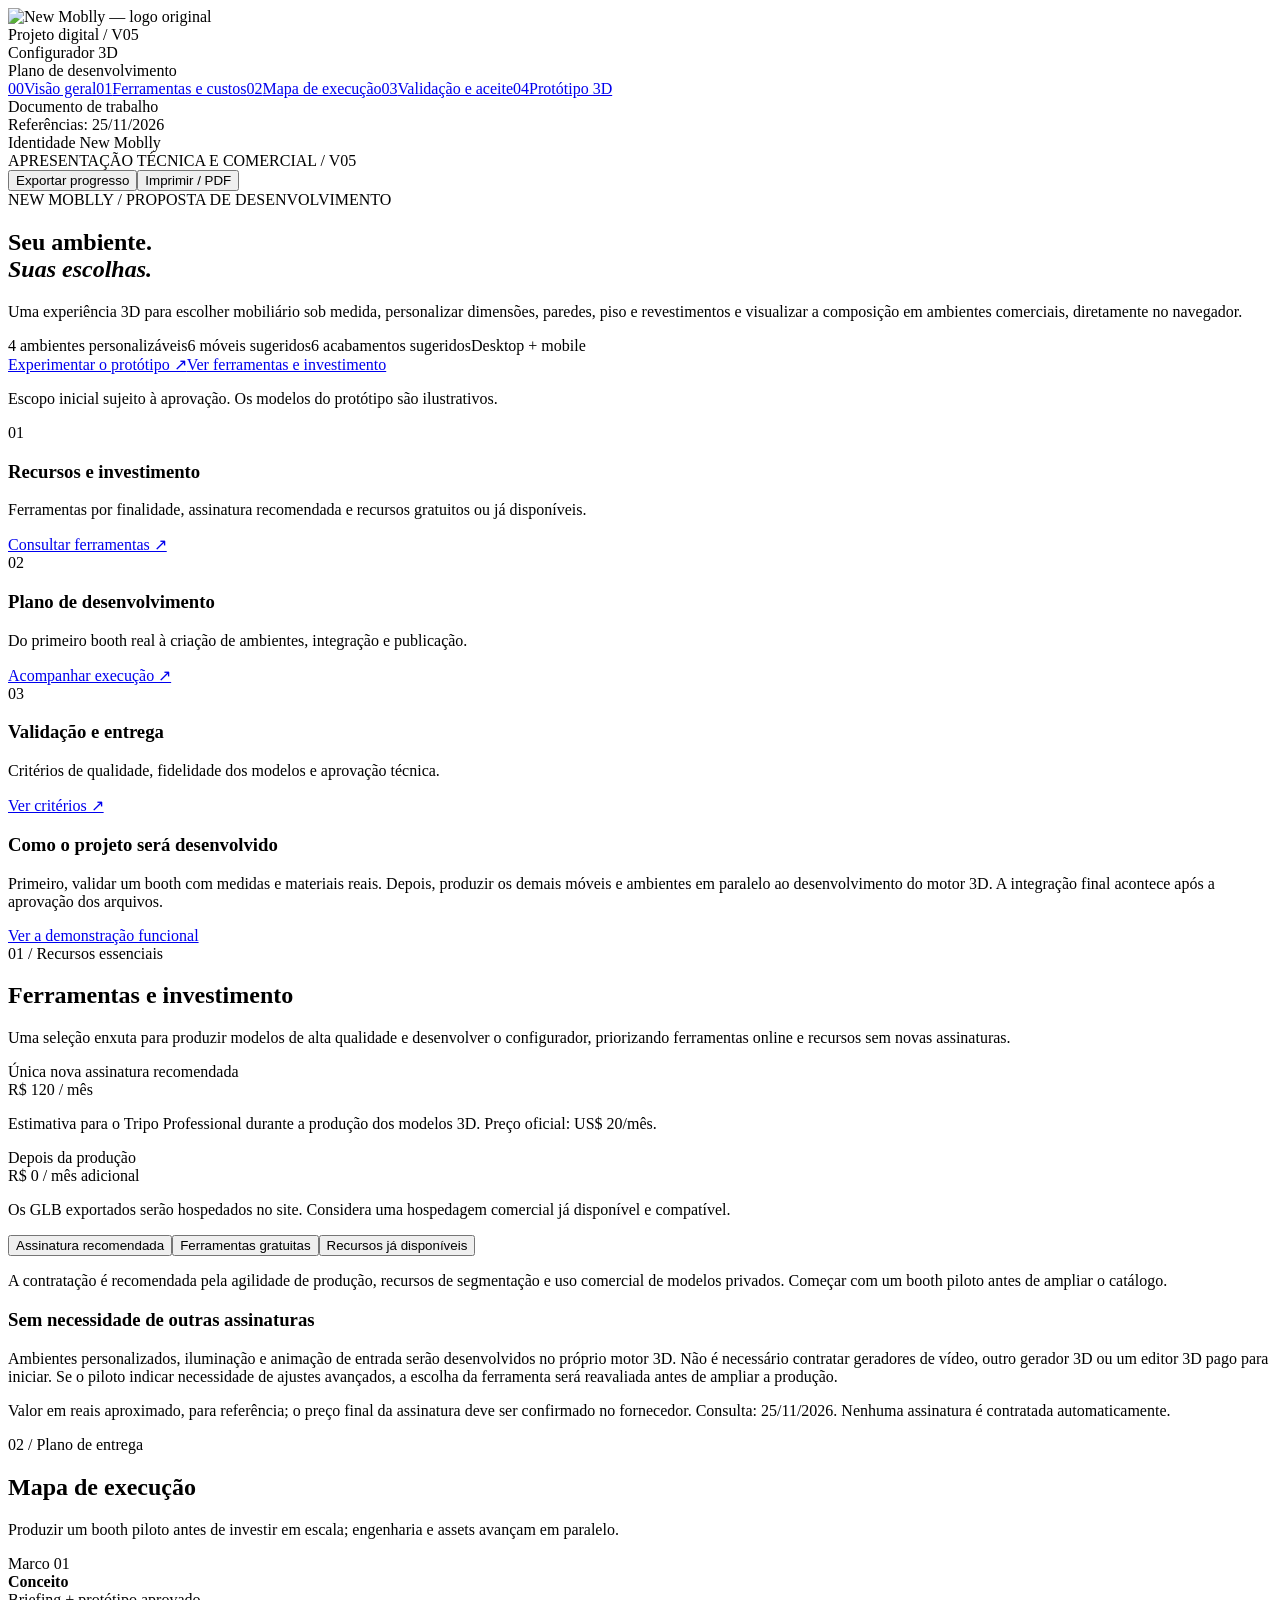
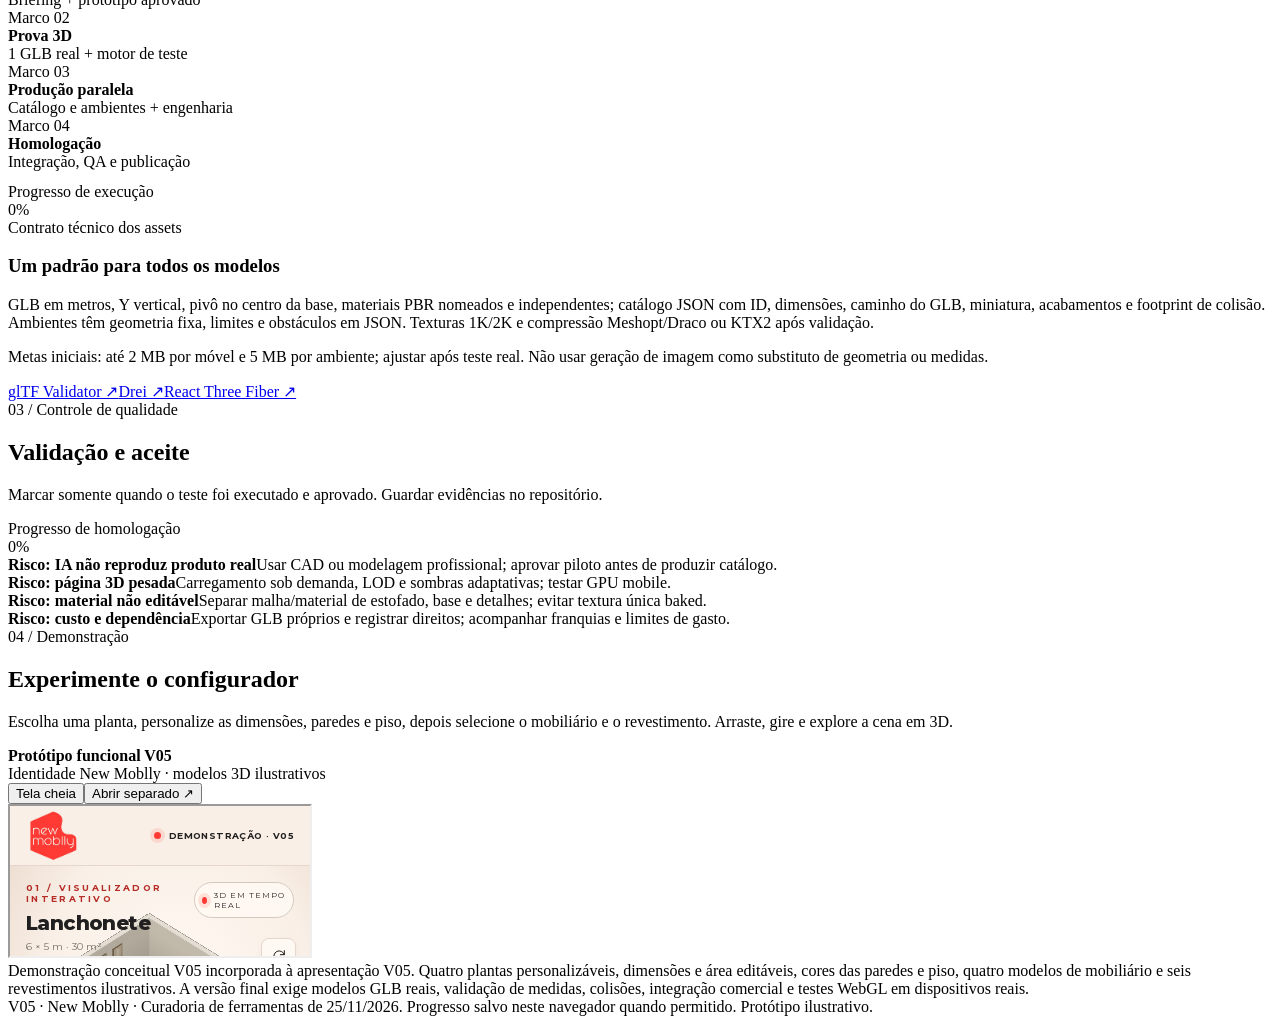
==== index.html @ a207ac55 "Adicionar apresentação e playbook V05" ====
<!DOCTYPE html>

<html lang="pt-BR"><head><meta charset="utf-8"/><meta content="width=device-width,initial-scale=1" name="viewport"/><title>New Moblly | Proposta de configurador 3D</title><link href="assets/style.css" rel="stylesheet"/></head><body><div class="shell"><aside class="side"><div><div class="brand"><img alt="New Moblly — logo original" src="assets/logo.jpg"/></div><div class="eyebrow">Projeto digital / V05</div><div class="side-title">Configurador 3D</div><div class="small side-sub">Plano de desenvolvimento</div></div><nav><a href="#inicio"><span>00</span>Visão geral</a><a href="#ferramentas"><span>01</span>Ferramentas e custos</a><a href="#execucao"><span>02</span>Mapa de execução</a><a href="#validacao"><span>03</span>Validação e aceite</a><a href="#prototipo"><span>04</span>Protótipo 3D</a></nav><div class="sidefoot">Documento de trabalho<br/>Referências: 25/11/2026<br/>Identidade New Moblly</div></aside><main class="main"><div class="top" id="top"><div class="small">APRESENTAÇÃO TÉCNICA E COMERCIAL / V05</div><div class="actions"><button class="btn light" id="export">Exportar progresso</button><button class="btn light" id="print">Imprimir / PDF</button></div></div><section class="view-panel overview" id="inicio"><div class="hero"><div class="hero-copy"><div class="eyebrow">NEW MOBLLY / PROPOSTA DE DESENVOLVIMENTO</div><h1>Seu ambiente.<br/><em>Suas escolhas.</em></h1><p>Uma experiência 3D para escolher mobiliário sob medida, personalizar dimensões, paredes, piso e revestimentos e visualizar a composição em ambientes comerciais, diretamente no navegador.</p><div class="chips"><span class="chip">4 ambientes personalizáveis</span><span class="chip">6 móveis sugeridos</span><span class="chip">6 acabamentos sugeridos</span><span class="chip">Desktop + mobile</span></div><div class="actions hero-actions"><a class="btn" href="#prototipo">Experimentar o protótipo ↗</a><a class="btn light" href="#ferramentas">Ver ferramentas e investimento</a></div><p class="small">Escopo inicial sujeito à aprovação. Os modelos do protótipo são ilustrativos.</p></div></div><div class="overview-grid"><article class="card overview-card"><span class="step-icon">01</span><h3>Recursos e investimento</h3><p>Ferramentas por finalidade, assinatura recomendada e recursos gratuitos ou já disponíveis.</p><a href="#ferramentas">Consultar ferramentas ↗</a></article><article class="card overview-card"><span class="step-icon">02</span><h3>Plano de desenvolvimento</h3><p>Do primeiro booth real à criação de ambientes, integração e publicação.</p><a href="#execucao">Acompanhar execução ↗</a></article><article class="card overview-card"><span class="step-icon">03</span><h3>Validação e entrega</h3><p>Critérios de qualidade, fidelidade dos modelos e aprovação técnica.</p><a href="#validacao">Ver critérios ↗</a></article></div><div class="card overview-note"><h3>Como o projeto será desenvolvido</h3><p>Primeiro, validar um booth com medidas e materiais reais. Depois, produzir os demais móveis e ambientes em paralelo ao desenvolvimento do motor 3D. A integração final acontece após a aprovação dos arquivos.</p><a href="#prototipo">Ver a demonstração funcional</a></div></section>
<section class="section view-panel" id="ferramentas"><div class="section-head"><div><div class="eyebrow">01 / Recursos essenciais</div><h2>Ferramentas e investimento</h2><p>Uma seleção enxuta para produzir modelos de alta qualidade e desenvolver o configurador, priorizando ferramentas online e recursos sem novas assinaturas.</p></div></div>
<div class="cost-summary"><article class="card primary-cost"><div class="eyebrow">Única nova assinatura recomendada</div><div class="stat">R$ 120 <span>/ mês</span></div><p>Estimativa para o Tripo Professional durante a produção dos modelos 3D. Preço oficial: US$ 20/mês.</p></article><article class="card"><div class="eyebrow">Depois da produção</div><div class="stat">R$ 0 <span>/ mês adicional</span></div><p>Os GLB exportados serão hospedados no site. Considera uma hospedagem comercial já disponível e compatível.</p></article></div>
<div aria-label="Tipo de ferramenta" class="tool-tabs" role="group"><button aria-pressed="true" class="tool-tab active" data-tool-tab="paid" type="button">Assinatura recomendada <span id="paidCount"></span></button><button aria-pressed="false" class="tool-tab" data-tool-tab="free" type="button">Ferramentas gratuitas <span id="freeCount"></span></button><button aria-pressed="false" class="tool-tab" data-tool-tab="existing" type="button">Recursos já disponíveis <span id="existingCount"></span></button></div>
<div class="tool-panel" id="paidTools"><p class="tool-intro">A contratação é recomendada pela agilidade de produção, recursos de segmentação e uso comercial de modelos privados. Começar com um booth piloto antes de ampliar o catálogo.</p></div>
<div class="tool-panel" hidden="" id="freeTools"><p class="tool-intro">Ferramentas suficientes para as demais etapas, sem contratar licenças adicionais. Os planos gratuitos têm limites de uso.</p></div>
<div class="tool-panel" hidden="" id="existingTools"><p class="tool-intro">Aproveitar as assinaturas e a infraestrutura disponíveis, desde que os limites e a licença comercial sejam adequados ao projeto.</p></div>
<div class="card video-note"><h3>Sem necessidade de outras assinaturas</h3><p>Ambientes personalizados, iluminação e animação de entrada serão desenvolvidos no próprio motor 3D. Não é necessário contratar geradores de vídeo, outro gerador 3D ou um editor 3D pago para iniciar. Se o piloto indicar necessidade de ajustes avançados, a escolha da ferramenta será reavaliada antes de ampliar a produção.</p></div>
<p class="footnotes">Valor em reais aproximado, para referência; o preço final da assinatura deve ser confirmado no fornecedor. Consulta: 25/11/2026. Nenhuma assinatura é contratada automaticamente.</p></section>
<section class="section view-panel" id="execucao"><div class="section-head"><div><div class="eyebrow">02 / Plano de entrega</div><h2>Mapa de execução</h2><p>Produzir um booth piloto antes de investir em escala; engenharia e assets avançam em paralelo.</p></div></div><div class="flow"><div class="card"><div class="eyebrow">Marco 01</div><b>Conceito</b><div class="small muted">Briefing + protótipo aprovado</div></div><div class="card"><div class="eyebrow">Marco 02</div><b>Prova 3D</b><div class="small muted">1 GLB real + motor de teste</div></div><div class="card"><div class="eyebrow">Marco 03</div><b>Produção paralela</b><div class="small muted">Catálogo e ambientes + engenharia</div></div><div class="card"><div class="eyebrow">Marco 04</div><b>Homologação</b><div class="small muted">Integração, QA e publicação</div></div></div><div class="card" style="margin-top:12px"><div class="progressline"><div><div class="label">Progresso de execução</div><div class="stat" id="execPct">0%</div></div><div class="muted" id="execCount"></div></div><div class="progress"><div id="execBar"></div></div></div><div id="phases"></div><div class="card"><div class="eyebrow">Contrato técnico dos assets</div><h3>Um padrão para todos os modelos</h3><p>GLB em metros, Y vertical, pivô no centro da base, materiais PBR nomeados e independentes; catálogo JSON com ID, dimensões, caminho do GLB, miniatura, acabamentos e footprint de colisão. Ambientes têm geometria fixa, limites e obstáculos em JSON. Texturas 1K/2K e compressão Meshopt/Draco ou KTX2 após validação.</p><p class="small muted">Metas iniciais: até 2 MB por móvel e 5 MB por ambiente; ajustar após teste real. Não usar geração de imagem como substituto de geometria ou medidas.</p><div class="chips"><a href="https://github.khronos.org/glTF-Validator/" rel="noopener" target="_blank">glTF Validator ↗</a><a href="https://github.com/pmndrs/drei" rel="noopener" target="_blank">Drei ↗</a><a href="https://github.com/pmndrs/react-three-fiber" rel="noopener" target="_blank">React Three Fiber ↗</a></div></div></section>
<section class="section view-panel" id="validacao"><div class="section-head"><div><div class="eyebrow">03 / Controle de qualidade</div><h2>Validação e aceite</h2><p>Marcar somente quando o teste foi executado e aprovado. Guardar evidências no repositório.</p></div></div><div class="card"><div class="progressline"><div><div class="label">Progresso de homologação</div><div class="stat" id="qaPct">0%</div></div><div class="muted" id="qaCount"></div></div><div class="progress"><div id="qaBar"></div></div></div><div id="qa"></div><div class="risk"><div class="card"><b>Risco: IA não reproduz produto real</b><span class="muted">Usar CAD ou modelagem profissional; aprovar piloto antes de produzir catálogo.</span></div><div class="card"><b>Risco: página 3D pesada</b><span class="muted">Carregamento sob demanda, LOD e sombras adaptativas; testar GPU mobile.</span></div><div class="card"><b>Risco: material não editável</b><span class="muted">Separar malha/material de estofado, base e detalhes; evitar textura única baked.</span></div><div class="card"><b>Risco: custo e dependência</b><span class="muted">Exportar GLB próprios e registrar direitos; acompanhar franquias e limites de gasto.</span></div></div></section>
<section class="section view-panel" id="prototipo"><div class="section-head"><div><div class="eyebrow">04 / Demonstração</div><h2>Experimente o configurador</h2><p>Escolha uma planta, personalize as dimensões, paredes e piso, depois selecione o mobiliário e o revestimento. Arraste, gire e explore a cena em 3D.</p></div></div><div class="demo-wrap"><div class="demo-toolbar"><div><b>Protótipo funcional V05</b><div class="small muted">Identidade New Moblly · modelos 3D ilustrativos</div></div><div class="actions"><button class="btn light" id="full">Tela cheia</button><button class="btn" id="openDemo">Abrir separado ↗</button></div></div><iframe allowfullscreen="" id="demo" loading="lazy" src="configurador.html" title="Configurador New Moblly 3D interativo V05"></iframe></div><div class="note">Demonstração conceitual V05 incorporada à apresentação V05. Quatro plantas personalizáveis, dimensões e área editáveis, cores das paredes e piso, quatro modelos de mobiliário e seis revestimentos ilustrativos. A versão final exige modelos GLB reais, validação de medidas, colisões, integração comercial e testes WebGL em dispositivos reais.</div></section><footer class="footer">V05 · New Moblly · Curadoria de ferramentas de 25/11/2026. Progresso salvo neste navegador quando permitido. Protótipo ilustrativo.</footer></main></div><script src="assets/app.js"></script></body></html>
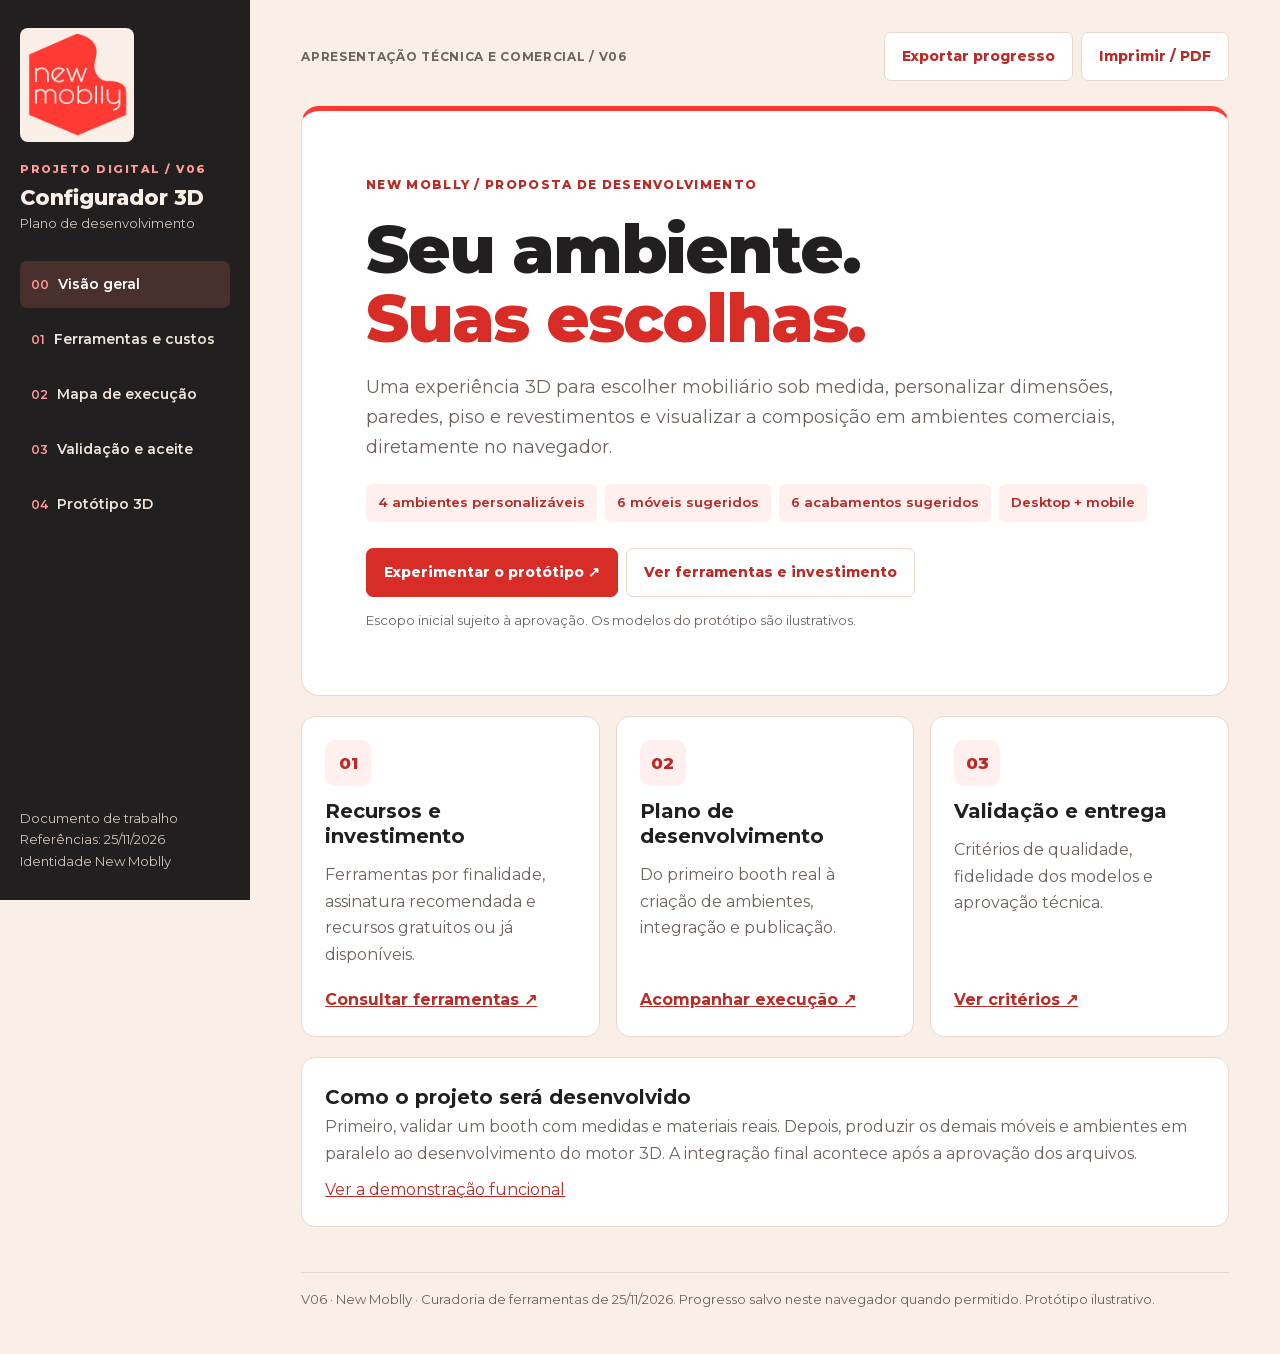
==== commit ad357830: "Atualizar identificação da apresentação para V06" ====
--- a/index.html
+++ b/index.html
@@ -1,6 +1,6 @@
 <!DOCTYPE html>
 
-<html lang="pt-BR"><head><meta charset="utf-8"/><meta content="width=device-width,initial-scale=1" name="viewport"/><title>New Moblly | Proposta de configurador 3D</title><link href="assets/style.css" rel="stylesheet"/></head><body><div class="shell"><aside class="side"><div><div class="brand"><img alt="New Moblly — logo original" src="assets/logo.jpg"/></div><div class="eyebrow">Projeto digital / V05</div><div class="side-title">Configurador 3D</div><div class="small side-sub">Plano de desenvolvimento</div></div><nav><a href="#inicio"><span>00</span>Visão geral</a><a href="#ferramentas"><span>01</span>Ferramentas e custos</a><a href="#execucao"><span>02</span>Mapa de execução</a><a href="#validacao"><span>03</span>Validação e aceite</a><a href="#prototipo"><span>04</span>Protótipo 3D</a></nav><div class="sidefoot">Documento de trabalho<br/>Referências: 25/11/2026<br/>Identidade New Moblly</div></aside><main class="main"><div class="top" id="top"><div class="small">APRESENTAÇÃO TÉCNICA E COMERCIAL / V05</div><div class="actions"><button class="btn light" id="export">Exportar progresso</button><button class="btn light" id="print">Imprimir / PDF</button></div></div><section class="view-panel overview" id="inicio"><div class="hero"><div class="hero-copy"><div class="eyebrow">NEW MOBLLY / PROPOSTA DE DESENVOLVIMENTO</div><h1>Seu ambiente.<br/><em>Suas escolhas.</em></h1><p>Uma experiência 3D para escolher mobiliário sob medida, personalizar dimensões, paredes, piso e revestimentos e visualizar a composição em ambientes comerciais, diretamente no navegador.</p><div class="chips"><span class="chip">4 ambientes personalizáveis</span><span class="chip">6 móveis sugeridos</span><span class="chip">6 acabamentos sugeridos</span><span class="chip">Desktop + mobile</span></div><div class="actions hero-actions"><a class="btn" href="#prototipo">Experimentar o protótipo ↗</a><a class="btn light" href="#ferramentas">Ver ferramentas e investimento</a></div><p class="small">Escopo inicial sujeito à aprovação. Os modelos do protótipo são ilustrativos.</p></div></div><div class="overview-grid"><article class="card overview-card"><span class="step-icon">01</span><h3>Recursos e investimento</h3><p>Ferramentas por finalidade, assinatura recomendada e recursos gratuitos ou já disponíveis.</p><a href="#ferramentas">Consultar ferramentas ↗</a></article><article class="card overview-card"><span class="step-icon">02</span><h3>Plano de desenvolvimento</h3><p>Do primeiro booth real à criação de ambientes, integração e publicação.</p><a href="#execucao">Acompanhar execução ↗</a></article><article class="card overview-card"><span class="step-icon">03</span><h3>Validação e entrega</h3><p>Critérios de qualidade, fidelidade dos modelos e aprovação técnica.</p><a href="#validacao">Ver critérios ↗</a></article></div><div class="card overview-note"><h3>Como o projeto será desenvolvido</h3><p>Primeiro, validar um booth com medidas e materiais reais. Depois, produzir os demais móveis e ambientes em paralelo ao desenvolvimento do motor 3D. A integração final acontece após a aprovação dos arquivos.</p><a href="#prototipo">Ver a demonstração funcional</a></div></section>
+<html lang="pt-BR"><head><meta charset="utf-8"/><meta content="width=device-width,initial-scale=1" name="viewport"/><title>New Moblly | Proposta de configurador 3D</title><link href="assets/style.css" rel="stylesheet"/></head><body><div class="shell"><aside class="side"><div><div class="brand"><img alt="New Moblly — logo original" src="assets/logo.jpg"/></div><div class="eyebrow">Projeto digital / V06</div><div class="side-title">Configurador 3D</div><div class="small side-sub">Plano de desenvolvimento</div></div><nav><a href="#inicio"><span>00</span>Visão geral</a><a href="#ferramentas"><span>01</span>Ferramentas e custos</a><a href="#execucao"><span>02</span>Mapa de execução</a><a href="#validacao"><span>03</span>Validação e aceite</a><a href="#prototipo"><span>04</span>Protótipo 3D</a></nav><div class="sidefoot">Documento de trabalho<br/>Referências: 25/11/2026<br/>Identidade New Moblly</div></aside><main class="main"><div class="top" id="top"><div class="small">APRESENTAÇÃO TÉCNICA E COMERCIAL / V06</div><div class="actions"><button class="btn light" id="export">Exportar progresso</button><button class="btn light" id="print">Imprimir / PDF</button></div></div><section class="view-panel overview" id="inicio"><div class="hero"><div class="hero-copy"><div class="eyebrow">NEW MOBLLY / PROPOSTA DE DESENVOLVIMENTO</div><h1>Seu ambiente.<br/><em>Suas escolhas.</em></h1><p>Uma experiência 3D para escolher mobiliário sob medida, personalizar dimensões, paredes, piso e revestimentos e visualizar a composição em ambientes comerciais, diretamente no navegador.</p><div class="chips"><span class="chip">4 ambientes personalizáveis</span><span class="chip">6 móveis sugeridos</span><span class="chip">6 acabamentos sugeridos</span><span class="chip">Desktop + mobile</span></div><div class="actions hero-actions"><a class="btn" href="#prototipo">Experimentar o protótipo ↗</a><a class="btn light" href="#ferramentas">Ver ferramentas e investimento</a></div><p class="small">Escopo inicial sujeito à aprovação. Os modelos do protótipo são ilustrativos.</p></div></div><div class="overview-grid"><article class="card overview-card"><span class="step-icon">01</span><h3>Recursos e investimento</h3><p>Ferramentas por finalidade, assinatura recomendada e recursos gratuitos ou já disponíveis.</p><a href="#ferramentas">Consultar ferramentas ↗</a></article><article class="card overview-card"><span class="step-icon">02</span><h3>Plano de desenvolvimento</h3><p>Do primeiro booth real à criação de ambientes, integração e publicação.</p><a href="#execucao">Acompanhar execução ↗</a></article><article class="card overview-card"><span class="step-icon">03</span><h3>Validação e entrega</h3><p>Critérios de qualidade, fidelidade dos modelos e aprovação técnica.</p><a href="#validacao">Ver critérios ↗</a></article></div><div class="card overview-note"><h3>Como o projeto será desenvolvido</h3><p>Primeiro, validar um booth com medidas e materiais reais. Depois, produzir os demais móveis e ambientes em paralelo ao desenvolvimento do motor 3D. A integração final acontece após a aprovação dos arquivos.</p><a href="#prototipo">Ver a demonstração funcional</a></div></section>
 <section class="section view-panel" id="ferramentas"><div class="section-head"><div><div class="eyebrow">01 / Recursos essenciais</div><h2>Ferramentas e investimento</h2><p>Uma seleção enxuta para produzir modelos de alta qualidade e desenvolver o configurador, priorizando ferramentas online e recursos sem novas assinaturas.</p></div></div>
 <div class="cost-summary"><article class="card primary-cost"><div class="eyebrow">Única nova assinatura recomendada</div><div class="stat">R$ 120 <span>/ mês</span></div><p>Estimativa para o Tripo Professional durante a produção dos modelos 3D. Preço oficial: US$ 20/mês.</p></article><article class="card"><div class="eyebrow">Depois da produção</div><div class="stat">R$ 0 <span>/ mês adicional</span></div><p>Os GLB exportados serão hospedados no site. Considera uma hospedagem comercial já disponível e compatível.</p></article></div>
 <div aria-label="Tipo de ferramenta" class="tool-tabs" role="group"><button aria-pressed="true" class="tool-tab active" data-tool-tab="paid" type="button">Assinatura recomendada <span id="paidCount"></span></button><button aria-pressed="false" class="tool-tab" data-tool-tab="free" type="button">Ferramentas gratuitas <span id="freeCount"></span></button><button aria-pressed="false" class="tool-tab" data-tool-tab="existing" type="button">Recursos já disponíveis <span id="existingCount"></span></button></div>
@@ -11,4 +11,4 @@
 <p class="footnotes">Valor em reais aproximado, para referência; o preço final da assinatura deve ser confirmado no fornecedor. Consulta: 25/11/2026. Nenhuma assinatura é contratada automaticamente.</p></section>
 <section class="section view-panel" id="execucao"><div class="section-head"><div><div class="eyebrow">02 / Plano de entrega</div><h2>Mapa de execução</h2><p>Produzir um booth piloto antes de investir em escala; engenharia e assets avançam em paralelo.</p></div></div><div class="flow"><div class="card"><div class="eyebrow">Marco 01</div><b>Conceito</b><div class="small muted">Briefing + protótipo aprovado</div></div><div class="card"><div class="eyebrow">Marco 02</div><b>Prova 3D</b><div class="small muted">1 GLB real + motor de teste</div></div><div class="card"><div class="eyebrow">Marco 03</div><b>Produção paralela</b><div class="small muted">Catálogo e ambientes + engenharia</div></div><div class="card"><div class="eyebrow">Marco 04</div><b>Homologação</b><div class="small muted">Integração, QA e publicação</div></div></div><div class="card" style="margin-top:12px"><div class="progressline"><div><div class="label">Progresso de execução</div><div class="stat" id="execPct">0%</div></div><div class="muted" id="execCount"></div></div><div class="progress"><div id="execBar"></div></div></div><div id="phases"></div><div class="card"><div class="eyebrow">Contrato técnico dos assets</div><h3>Um padrão para todos os modelos</h3><p>GLB em metros, Y vertical, pivô no centro da base, materiais PBR nomeados e independentes; catálogo JSON com ID, dimensões, caminho do GLB, miniatura, acabamentos e footprint de colisão. Ambientes têm geometria fixa, limites e obstáculos em JSON. Texturas 1K/2K e compressão Meshopt/Draco ou KTX2 após validação.</p><p class="small muted">Metas iniciais: até 2 MB por móvel e 5 MB por ambiente; ajustar após teste real. Não usar geração de imagem como substituto de geometria ou medidas.</p><div class="chips"><a href="https://github.khronos.org/glTF-Validator/" rel="noopener" target="_blank">glTF Validator ↗</a><a href="https://github.com/pmndrs/drei" rel="noopener" target="_blank">Drei ↗</a><a href="https://github.com/pmndrs/react-three-fiber" rel="noopener" target="_blank">React Three Fiber ↗</a></div></div></section>
 <section class="section view-panel" id="validacao"><div class="section-head"><div><div class="eyebrow">03 / Controle de qualidade</div><h2>Validação e aceite</h2><p>Marcar somente quando o teste foi executado e aprovado. Guardar evidências no repositório.</p></div></div><div class="card"><div class="progressline"><div><div class="label">Progresso de homologação</div><div class="stat" id="qaPct">0%</div></div><div class="muted" id="qaCount"></div></div><div class="progress"><div id="qaBar"></div></div></div><div id="qa"></div><div class="risk"><div class="card"><b>Risco: IA não reproduz produto real</b><span class="muted">Usar CAD ou modelagem profissional; aprovar piloto antes de produzir catálogo.</span></div><div class="card"><b>Risco: página 3D pesada</b><span class="muted">Carregamento sob demanda, LOD e sombras adaptativas; testar GPU mobile.</span></div><div class="card"><b>Risco: material não editável</b><span class="muted">Separar malha/material de estofado, base e detalhes; evitar textura única baked.</span></div><div class="card"><b>Risco: custo e dependência</b><span class="muted">Exportar GLB próprios e registrar direitos; acompanhar franquias e limites de gasto.</span></div></div></section>
-<section class="section view-panel" id="prototipo"><div class="section-head"><div><div class="eyebrow">04 / Demonstração</div><h2>Experimente o configurador</h2><p>Escolha uma planta, personalize as dimensões, paredes e piso, depois selecione o mobiliário e o revestimento. Arraste, gire e explore a cena em 3D.</p></div></div><div class="demo-wrap"><div class="demo-toolbar"><div><b>Protótipo funcional V05</b><div class="small muted">Identidade New Moblly · modelos 3D ilustrativos</div></div><div class="actions"><button class="btn light" id="full">Tela cheia</button><button class="btn" id="openDemo">Abrir separado ↗</button></div></div><iframe allowfullscreen="" id="demo" loading="lazy" src="configurador.html" title="Configurador New Moblly 3D interativo V05"></iframe></div><div class="note">Demonstração conceitual V05 incorporada à apresentação V05. Quatro plantas personalizáveis, dimensões e área editáveis, cores das paredes e piso, quatro modelos de mobiliário e seis revestimentos ilustrativos. A versão final exige modelos GLB reais, validação de medidas, colisões, integração comercial e testes WebGL em dispositivos reais.</div></section><footer class="footer">V05 · New Moblly · Curadoria de ferramentas de 25/11/2026. Progresso salvo neste navegador quando permitido. Protótipo ilustrativo.</footer></main></div><script src="assets/app.js"></script></body></html>+<section class="section view-panel" id="prototipo"><div class="section-head"><div><div class="eyebrow">04 / Demonstração</div><h2>Experimente o configurador</h2><p>Escolha uma planta, personalize as dimensões, paredes e piso, depois selecione o mobiliário e o revestimento. Arraste, gire e explore a cena em 3D.</p></div></div><div class="demo-wrap"><div class="demo-toolbar"><div><b>Protótipo funcional V06</b><div class="small muted">Identidade New Moblly · modelos 3D ilustrativos</div></div><div class="actions"><button class="btn light" id="full">Tela cheia</button><button class="btn" id="openDemo">Abrir separado ↗</button></div></div><iframe allowfullscreen="" id="demo" loading="lazy" src="configurador.html?v=06" title="Configurador New Moblly 3D interativo V06"></iframe></div><div class="note">Demonstração conceitual V06 incorporada à apresentação V06. Quatro plantas personalizáveis, dimensões e área editáveis, cores das paredes e piso, quatro modelos de mobiliário e seis revestimentos ilustrativos. A versão final exige modelos GLB reais, validação de medidas, colisões, integração comercial e testes WebGL em dispositivos reais.</div></section><footer class="footer">V06 · New Moblly · Curadoria de ferramentas de 25/11/2026. Progresso salvo neste navegador quando permitido. Protótipo ilustrativo.</footer></main></div><script src="assets/app.js"></script></body></html>
--- a/assets/style.css
+++ b/assets/style.css
@@ -0,0 +1,13 @@
+
+:root{--bg:#f7f5f0;--paper:#fff;--ink:#252c27;--muted:#656b64;--line:#e4e3dc;--accent:#385746;--soft:#e7eee8;--gold:#a17d4d;--sidebar:#202e28}*{box-sizing:border-box}html{scroll-behavior:smooth;scroll-padding-top:30px}body{margin:0;background:var(--bg);color:var(--ink);font:14px/1.55 system-ui,-apple-system,Segoe UI,sans-serif}button,input,select{font:inherit}button,a,input,select,summary{outline-offset:4px}a{color:var(--accent)}button{cursor:pointer}button:focus-visible,a:focus-visible,input:focus-visible,summary:focus-visible{outline:2px solid var(--gold)}.shell{display:grid;grid-template-columns:250px minmax(0,1fr);min-height:100vh}.side{position:sticky;top:0;height:100vh;background:var(--sidebar);color:#e5ece5;padding:35px 22px;display:flex;flex-direction:column;gap:28px}.brand{font:32px Georgia,serif;letter-spacing:1px}.eyebrow{font-size:10px;letter-spacing:2px;text-transform:uppercase;font-weight:750;color:var(--gold)}.side .eyebrow{color:#a9b9a9}.side nav{display:grid;gap:5px}.side a{color:#c9d3ca;text-decoration:none;padding:12px;border-radius:7px;font-size:13px}.side a:hover,.side a.active{background:#35493e;color:#fff}.side a span{color:#a5b5a5;margin-right:9px;font-size:11px}.sidefoot{margin-top:auto;font-size:11px;color:#b1c1b2}.main{max-width:1460px;width:100%;margin:auto;padding:38px clamp(20px,4vw,64px) 60px}.top{display:flex;justify-content:space-between;align-items:center;gap:12px;margin-bottom:24px}.top .small{color:var(--muted)}.btn{display:inline-flex;align-items:center;justify-content:center;gap:8px;background:var(--accent);color:white;border:1px solid var(--accent);padding:10px 16px;border-radius:6px;text-decoration:none;font-weight:650;font-size:13px}.btn.light{background:white;color:var(--accent);border:1px solid var(--line)}.hero{background:var(--paper);border:1px solid var(--line);border-radius:14px;overflow:hidden;display:grid;grid-template-columns:1.03fr 1fr;min-height:345px}.hero-copy{padding:38px 32px}.hero h1{font:clamp(36px,4.5vw,63px)/1.04 Georgia,serif;letter-spacing:-1.7px;margin:16px 0 20px}.hero p{color:var(--muted);max-width:530px}.hero-image{background:#e5e0d7;display:flex;align-items:center;overflow:hidden}.hero-image img{width:100%;height:100%;object-fit:cover;object-position:65% center}.chips{display:flex;gap:8px;flex-wrap:wrap;margin-top:22px}.chip{font-size:11px;font-weight:650;padding:5px 9px;border-radius:4px;background:var(--soft);color:var(--accent)}.section{margin-top:58px}.section-head{display:flex;align-items:flex-end;justify-content:space-between;gap:16px;margin-bottom:18px}.section h2{font:36px/1.1 Georgia,serif;margin:5px 0 8px;letter-spacing:-.7px}.section-head p,.muted{color:var(--muted);margin:0}.grid{display:grid;grid-template-columns:repeat(3,minmax(0,1fr));gap:12px}.card{border:1px solid var(--line);border-radius:10px;background:var(--paper);padding:20px}.stat{font-size:28px;font-weight:700;letter-spacing:-1px;line-height:1.3}.label{font-size:11px;font-weight:700;color:var(--muted);text-transform:uppercase;letter-spacing:.7px}.small{font-size:12px}.note{background:#eeece4;border-left:3px solid var(--gold);padding:13px 16px;border-radius:4px;color:#5e5444;font-size:12px;margin:14px 0}.controls{display:grid;grid-template-columns:repeat(4,minmax(0,1fr));gap:12px}.controls label{display:grid;gap:5px;font-size:12px;color:var(--muted)}input[type=number]{width:100%;min-width:0;border:1px solid var(--line);border-radius:5px;padding:8px 9px;background:white;color:var(--ink)}input[type=checkbox]{accent-color:var(--accent);width:17px;height:17px;flex:none}.tablewrap{overflow-x:auto;border:1px solid var(--line);border-radius:9px;background:white}table{width:100%;border-collapse:collapse;min-width:780px}th{text-align:left;color:var(--muted);font-size:10px;letter-spacing:.8px;text-transform:uppercase;background:#f0f1eb;padding:12px}td{border-top:1px solid var(--line);padding:14px 12px;vertical-align:top;font-size:12px}td strong{font-size:14px}td a{font-size:11px}td input[type=number]{width:88px}td .chip{display:inline-block;margin-bottom:4px}.flow{display:grid;grid-template-columns:repeat(4,minmax(0,1fr));gap:10px}.flow .card{padding:16px}.flow b{display:block;font-size:16px;margin:8px 0 3px}.flow .eyebrow{color:var(--accent)}.progress{height:7px;background:#e3e6de;border-radius:30px;overflow:hidden;margin:12px 0 0}.progress div{height:100%;background:var(--accent);transition:width .25s}.progressline{display:flex;align-items:center;justify-content:space-between;gap:12px}.phase{margin:10px 0;background:white;border:1px solid var(--line);border-radius:9px;overflow:hidden}.phase summary{cursor:pointer;list-style:none;padding:18px 20px;display:flex;align-items:center;gap:14px}.phase summary::-webkit-details-marker{display:none}.number{background:var(--soft);color:var(--accent);width:39px;height:39px;display:grid;place-items:center;border-radius:7px;flex:none;font-weight:750}.phase-title{flex:1}.phase-title b{font-size:16px}.phase-title small{display:block;color:var(--muted)}.count{font-variant-numeric:tabular-nums;color:var(--accent);font-weight:700}.phase summary:after{content:'+';font-size:21px;color:var(--muted)}.phase[open] summary:after{content:'−'}.phase-body{padding:0 20px 20px 73px}.meta{display:grid;grid-template-columns:1fr 1fr;gap:10px;margin-bottom:14px}.meta>div{background:#f3f4ef;padding:12px;border-radius:5px;font-size:12px}.task{display:flex;align-items:flex-start;gap:10px;padding:9px 0;border-bottom:1px solid #efefe9;cursor:pointer}.task input{margin:3px 0 0}.task:has(input:checked) span{color:#778177;text-decoration:line-through}.gate{margin-top:14px;padding:12px 14px;border-left:2px solid var(--accent);background:var(--soft);font-size:12px}.demo-wrap{border:1px solid var(--line);background:white;border-radius:12px;overflow:hidden}.demo-toolbar{display:flex;justify-content:space-between;align-items:center;padding:14px 18px;gap:10px;flex-wrap:wrap;border-bottom:1px solid var(--line)}iframe{display:block;width:100%;height:780px;border:0;background:#f7f5f0}iframe:fullscreen{width:100%;height:100%}.footer{margin-top:45px;padding-top:16px;border-top:1px solid var(--line);color:var(--muted);font-size:12px}.actions{display:flex;gap:8px;flex-wrap:wrap}.risk{display:grid;grid-template-columns:repeat(2,minmax(0,1fr));gap:10px}.risk .card{padding:15px}.risk b{display:block;margin-bottom:4px}.footnotes{font-size:12px;color:var(--muted)}@media(max-width:1100px){.shell{grid-template-columns:200px minmax(0,1fr)}.side{padding:25px 12px}.main{padding:25px 22px}.hero{grid-template-columns:1fr}.hero-image{height:270px}.controls{grid-template-columns:repeat(2,1fr)}.flow{grid-template-columns:repeat(2,1fr)}}@media(max-width:760px){.shell{display:block}.side{position:static;height:auto;padding:18px;gap:8px}.brand{font-size:23px}.side nav{display:flex;overflow:auto;white-space:nowrap}.side a{padding:8px}.sidefoot{display:none}.main{padding:20px 14px 40px}.hero-copy{padding:24px}.hero-image{height:200px}.top{flex-wrap:wrap}.grid{grid-template-columns:1fr}.section{margin-top:40px}.section h2{font-size:29px}.section-head{align-items:flex-start;flex-direction:column}.phase-body{padding:0 14px 15px}.phase summary{padding:13px;gap:9px}.phase-title b{font-size:14px}.meta,.risk{grid-template-columns:1fr}iframe{height:1040px}.stat{font-size:24px}}@media print{.side,.top,.actions,.demo-toolbar,iframe,.btn{display:none!important}.shell{display:block}.main{padding:0;max-width:none}.section{margin-top:28px}.hero{min-height:0}.hero-image{height:180px}.card,.phase{break-inside:avoid}.tablewrap{overflow:visible}table{min-width:0}td,th{padding:5px;font-size:9px}.phase-body{padding:0 12px 12px}.hero h1{font-size:32px}body{background:white}.section h2{font-size:24px}.controls{grid-template-columns:repeat(4,1fr)}.flow{grid-template-columns:repeat(4,1fr)}}
+@font-face{font-family:Montserrat;src:url([data-uri]) format("woff2");font-weight:100 900;font-style:normal;font-display:swap;}
+:root{--bg:#f9efe6;--paper:#fff;--ink:#211f1f;--muted:#6d625c;--line:#e7d9d0;--accent:#b92b27;--soft:#fff0ef;--gold:#ff3a34;--sidebar:#211f1f}body{font-family:Montserrat,Arial,sans-serif;font-size:13px;line-height:1.65}.side{color:#f9efe6;gap:26px;padding:28px 22px}.brand{margin:0 0 18px;line-height:0}.brand img{width:114px;height:114px;border-radius:8px;object-fit:contain}.side .eyebrow{color:#ff9d98;letter-spacing:1.5px}.side-title{font-weight:800;font-size:19px;line-height:1.3;margin:6px 0 2px}.side-sub,.sidefoot{color:#d2c4bb}.side a{color:#f0e5dc;font-weight:600;font-size:12px}.side a span{color:#ff9d98}.side a:hover,.side a.active{background:#49302d;color:#fff}.eyebrow{color:#b92b27;font-weight:800;letter-spacing:1.4px}.hero{min-height:385px;border-radius:12px}.hero-copy{padding:36px 32px}.hero h1{font-family:Montserrat,Arial,sans-serif;font-size:clamp(33px,4vw,56px);font-weight:850;letter-spacing:-2px;line-height:1.04}.hero h1 em{font-style:normal;color:#d82c26}.hero-image{position:relative;background:#e7d9d0}.hero-image img{object-position:55% center}.photo-label{position:absolute;bottom:12px;right:12px;background:#211f1fe8;color:#fff;font-size:10px;border-radius:4px;padding:5px 9px}.btn{background:#d82c26;border-color:#d82c26;font-weight:750;border-radius:7px}.btn:hover{background:#b92b27;color:white}.btn.light{color:#b92b27;background:#fff;border-color:var(--line)}.btn.light:hover{background:#fff0ef;color:#b92b27;border-color:#ff3a34}.section h2{font-family:Montserrat,Arial,sans-serif;font-size:32px;font-weight:800;letter-spacing:-1px}.stat{font-weight:800}.note{background:#fff0ef;color:#6d413d;border-color:#ff3a34}.progress{background:#eedbd3}.progress div{background:#ff3a34}.meta>div,th{background:#fbf3ed}.task{border-color:#f2e7df}.task:has(input:checked) span{color:#776a65}.brand-context{margin-top:18px;background:#fff;border:1px solid var(--line);border-radius:12px;overflow:hidden;display:grid;grid-template-columns:1.03fr 1fr;gap:18px;padding:24px}.context-copy h2{font-size:23px;letter-spacing:-.7px;line-height:1.2;margin:7px 0 8px;font-weight:800}.context-copy p{font-size:12px;color:var(--muted);margin:0 0 15px}.brand-stats{display:grid;grid-template-columns:repeat(3,1fr);gap:10px;margin-bottom:9px}.brand-stats b{display:block;color:#d82c26;font-size:22px;line-height:1.3;font-weight:850}.brand-stats span{display:block;font-size:10px;color:var(--muted)}.context-pics{display:grid;grid-template-columns:repeat(3,1fr);gap:8px;align-items:center}.context-pics figure{margin:0;min-width:0}.context-pics img{width:100%;height:125px;object-fit:cover;border-radius:6px;display:block}.context-pics figcaption{font-size:10px;font-weight:650;line-height:1.4;margin-top:6px;color:var(--muted)}iframe{background:#f9efe6}.gate{border-color:#ff3a34}.footer{line-height:1.6}.top .small{font-weight:700;font-size:10px} @media(max-width:1100px){.hero-image{height:290px}.brand-context{grid-template-columns:1fr}.context-pics img{height:150px}}@media(max-width:760px){.side{padding:14px;gap:8px}.side>div:first-child{display:grid;grid-template-columns:68px 1fr;column-gap:13px;align-items:center}.brand{grid-row:1/4;margin:0}.brand img{width:68px;height:68px}.side-title{font-size:17px;margin:0}.side-sub{font-size:10px}.hero-copy{padding:24px 20px}.hero h1{font-size:37px}.hero-image{height:230px}.brand-context{padding:16px;gap:12px}.context-pics img{height:100px}.context-pics figcaption{font-size:9px}.section h2{font-size:26px}.brand-stats b{font-size:19px}.brand-stats span{font-size:9px}}@media print{.brand-context{break-inside:avoid}.hero-image{height:180px}.context-pics img{height:85px}.hero h1{font-size:32px}.section h2{font-size:24px}}
+
+/* V03 — client presentation */
+[hidden]{display:none!important}body{font-size:16px;line-height:1.65;background:#f9efe6}.shell{grid-template-columns:250px minmax(0,1fr)}.main{padding:32px clamp(24px,4vw,60px) 44px;align-self:start;max-width:1500px}.side{padding:28px 20px}.side .eyebrow{font-size:11px}.side-title{font-size:21px}.side .small,.sidefoot{font-size:13px}.side nav{gap:8px}.side a{font-size:14px;line-height:1.5;padding:13px 11px}.side a span{font-size:12px}.top .small{font-size:12px;letter-spacing:.7px}.btn{font-size:14px;padding:12px 17px;min-height:44px}.eyebrow{font-size:12px;letter-spacing:1.3px}.hero{display:block;min-height:0;background:white;border-radius:18px;border-top:5px solid #ff3a34}.hero-copy{padding:clamp(26px,5vw,64px)}.hero h1{font-size:clamp(40px,5.2vw,76px);line-height:1.04;margin:20px 0}.hero p{font-size:18px;max-width:780px}.hero p.small{font-size:13px;margin-bottom:0}.hero-actions{margin-top:26px}.chip{font-size:13px;padding:8px 12px;border-radius:6px}.overview-grid{display:grid;grid-template-columns:repeat(3,minmax(0,1fr));gap:16px;margin:20px 0}.overview-card{padding:23px;display:flex;flex-direction:column;gap:9px}.overview-card h3,.overview-note h3{font-size:20px;margin:4px 0;line-height:1.25}.overview-card p,.overview-note p{margin:0 0 10px;color:var(--muted)}.overview-card a{margin-top:auto;font-weight:700}.step-icon{display:grid;place-items:center;background:var(--soft);color:var(--accent);width:46px;height:46px;border-radius:10px;font-weight:800;font-size:17px}.overview-note{margin-top:16px}.section{margin-top:0}.section-head{margin-bottom:24px}.section h2{font-size:clamp(30px,3.5vw,43px);margin:8px 0 12px}.section-head p{font-size:16px;max-width:800px}.card{border-radius:14px;padding:23px}.grid{gap:14px}.stat{font-size:clamp(23px,2.6vw,34px);overflow-wrap:anywhere}.label{font-size:12px;letter-spacing:.4px}.small,.note,.footnotes{font-size:14px}.note{padding:16px 18px}.controls{gap:16px}.controls label{font-size:14px}.controls input{font-size:16px;min-height:44px}.budget-details{margin:15px 0;background:white;border:1px solid var(--line);border-radius:12px;overflow:hidden}.budget-details>summary{padding:17px 22px;font-weight:700;cursor:pointer;color:var(--accent)}.budget-details>.card{border:0;border-top:1px solid var(--line);border-radius:0;margin:0!important}.tool-tabs{display:flex;gap:8px;margin:26px 0 14px;background:#e9dcd2;border-radius:13px;padding:6px}.tool-tab{flex:1;border:0;border-radius:9px;background:transparent;color:var(--ink);font-size:15px;font-weight:750;padding:13px;cursor:pointer}.tool-tab.active{background:var(--sidebar);color:white}.tool-tab span{display:inline-block;margin-left:7px;font-size:12px;border:1px solid currentColor;border-radius:20px;padding:1px 8px}.tool-intro{margin:14px 0 24px;color:var(--muted)}.tool-group{margin:28px 0 34px}.group-head{display:flex;align-items:flex-start;gap:13px;margin-bottom:14px}.group-marker{height:42px;width:5px;background:#ff3a34;border-radius:3px;flex:none}.group-head h3{font-size:22px;line-height:1.25;margin:0 0 4px}.group-head p{font-size:14px;margin:0;color:var(--muted)}.tool-grid{display:grid;grid-template-columns:repeat(2,minmax(0,1fr));gap:15px}.tool-card{min-width:0;background:#fff;border:1px solid var(--line);border-radius:14px;padding:22px;display:flex;flex-direction:column;gap:10px}.tool-card-top{display:flex;flex-wrap:wrap;align-items:center;gap:6px 12px}.tool-status{font-weight:750;color:var(--accent);font-size:12px;background:var(--soft);padding:5px 8px;border-radius:5px}.tool-type{font-size:12px;color:var(--muted);font-weight:600}.tool-card h4{font-size:22px;line-height:1.25;margin:2px 0 0;overflow-wrap:anywhere}.tool-role{margin:-6px 0 0;font-size:14px;color:var(--muted)}.price-row{display:flex;align-items:baseline;flex-wrap:wrap;gap:7px;margin:4px 0}.price-row strong{font-size:30px;line-height:1.2;letter-spacing:-.7px}.price-row span{font-size:13px;color:var(--muted)}.tool-description{margin:0;font-size:15px;line-height:1.6}.tool-limit{font-size:13px;color:var(--muted);margin:2px 0 6px}.tool-limit summary{cursor:pointer;font-weight:650;color:var(--accent)}.tool-limit p{margin:6px 0}.tool-cost{border-top:1px solid var(--line);padding-top:13px;display:grid;grid-template-columns:1fr 1fr;gap:12px;margin-top:auto;align-items:center}.tool-cost label,.tool-cost>div{display:grid;gap:4px;font-size:12px;color:var(--muted)}.tool-cost strong{font-size:18px;color:var(--ink)}.tool-cost input{font-size:15px;min-height:40px}.include-tool{display:flex;align-items:center;gap:10px;font-size:14px;font-weight:650;cursor:pointer;padding:10px;background:#fbf3ed;border-radius:7px}.include-tool input,input[type=checkbox]{width:21px;height:21px}.official{font-size:14px;font-weight:650;margin-top:5px}.video-note h3{margin:0 0 8px;font-size:19px}.video-note p{margin:0;color:var(--muted)}.flow{gap:13px}.flow .card{padding:18px}.flow b{font-size:17px}.phase{margin:15px 0;border-radius:12px}.phase summary{padding:22px 20px;min-height:80px}.phase-title b{font-size:18px}.phase-title small{font-size:14px}.phase-body{padding-bottom:24px}.meta>div,.gate{font-size:14px}.task{padding:13px 0;font-size:15px;gap:13px}.progress{height:10px}.risk{gap:14px;margin-top:20px}.risk .card{padding:20px}.demo-toolbar{padding:18px}.demo-wrap iframe{height:840px}.footer{font-size:13px}.top{margin-bottom:25px}.view-panel{animation:panel-in .25s ease-out}@keyframes panel-in{from{opacity:.65;transform:translateY(5px)}to{opacity:1;transform:translateY(0)}}@media(prefers-reduced-motion:reduce){*{animation:none!important;scroll-behavior:auto!important}}
+@media(max-width:1100px){.shell{grid-template-columns:205px minmax(0,1fr)}.main{padding:25px 24px}.side{padding:24px 14px}.overview-grid{grid-template-columns:1fr}.grid{grid-template-columns:repeat(2,minmax(0,1fr))}.tool-card{padding:18px}.tool-card h4{font-size:20px}}
+@media(max-width:760px){.shell{display:block}.side{position:static;height:auto;padding:15px;gap:12px}.side nav{display:flex;overflow-x:auto;padding:3px 0}.side a{font-size:13px;flex:none}.main{padding:20px 15px 32px}.top .small{font-size:11px}.top .actions{width:100%}.top .btn{flex:1;font-size:13px}.hero-copy{padding:25px}.hero h1{font-size:42px}.hero p{font-size:16px}.grid,.tool-grid,.overview-grid{grid-template-columns:1fr}.tool-tab{font-size:13px;padding:12px 8px}.tool-tab span{margin-left:3px}.tool-card h4{font-size:21px}.section h2{font-size:32px}.flow{grid-template-columns:1fr 1fr}.phase summary{padding:16px 13px}.phase-title b{font-size:16px}.phase-title small{font-size:13px}.phase-body{padding:0 14px 20px}.demo-wrap iframe{height:1150px}.hero-actions .btn{width:100%}.controls{grid-template-columns:1fr 1fr}.card{padding:18px}.budget-details>summary{padding:16px}.risk{grid-template-columns:1fr}}
+@media print{.view-panel[hidden],.tool-panel[hidden]{display:block!important}.view-panel{animation:none;margin:20px 0}.tool-tabs{display:none}.tool-grid{grid-template-columns:repeat(2,minmax(0,1fr))}.tool-card{break-inside:avoid;padding:12px}.tool-card h4{font-size:15px}.price-row strong{font-size:21px}.tool-card p,.tool-card label,.tool-card summary,.official{font-size:11px}.overview-grid{grid-template-columns:repeat(3,minmax(0,1fr))}.hero h1{font-size:34px}.hero-copy{padding:18px}.hero p{font-size:14px}.group-head h3{font-size:17px}.budget-details{break-inside:avoid}.section h2{font-size:25px}.side,.top,.demo-toolbar,iframe,.btn{display:none!important}.shell{display:block}.main{padding:0}.footer{font-size:10px}}
+
+/* V04 — investment curation */
+.cost-summary{display:grid;grid-template-columns:1fr 1fr;gap:16px;margin:0 0 26px}.cost-summary .card{padding:26px}.cost-summary .primary-cost{border-top:4px solid #ff3a34}.cost-summary .stat{margin:12px 0 8px;font-size:clamp(27px,3vw,39px);line-height:1.2}.cost-summary .stat span{font-size:14px;font-weight:600;color:var(--muted);letter-spacing:0}.cost-summary p{color:var(--muted);margin:0;font-size:15px}.tool-grid.single-tool{grid-template-columns:1fr}.single-tool .tool-card{padding:28px;gap:12px}.single-tool .tool-card h4{font-size:27px}.single-tool .price-row strong{font-size:36px}.tool-limit{font-size:14px;line-height:1.6}.tool-card .official{margin-top:auto;padding-top:5px}.tool-tabs .tool-tab{font-size:14px}.tool-card .price-row span{font-size:14px}@media(max-width:760px){.cost-summary{grid-template-columns:1fr}.tool-tabs{flex-wrap:wrap}.tool-tabs .tool-tab{flex:1 1 100%;text-align:left}.single-tool .tool-card{padding:20px}}
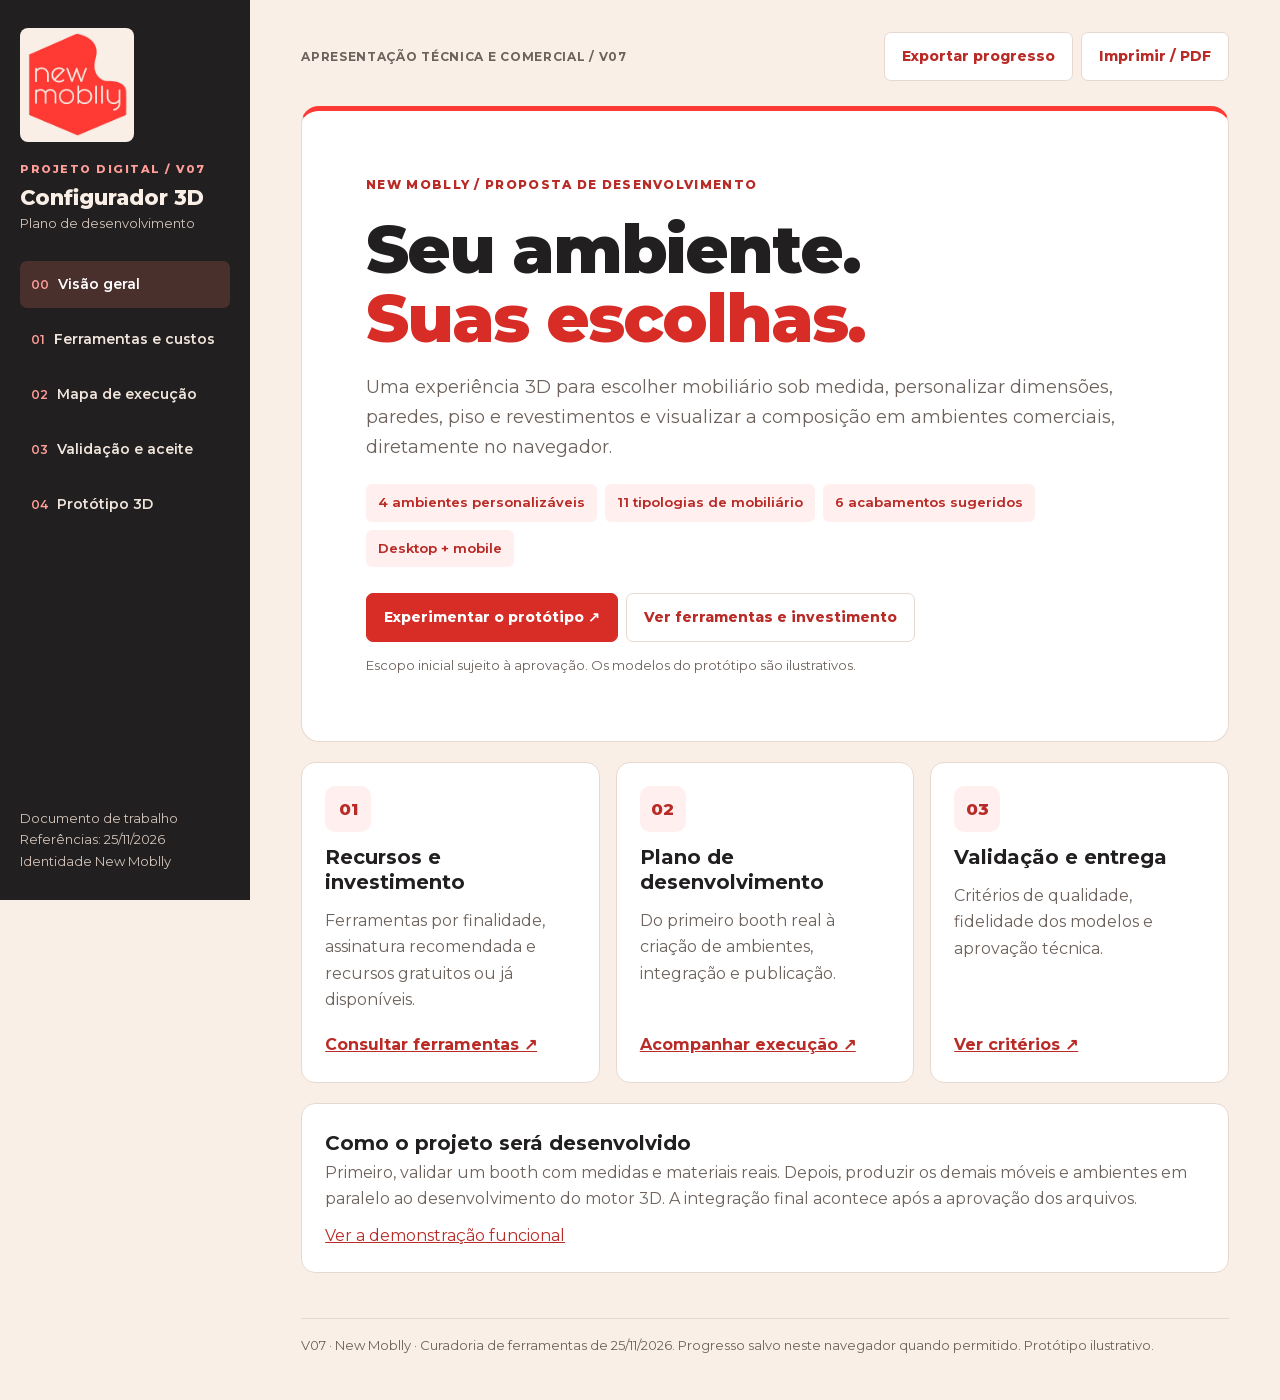
==== commit 04f44e7f: "V07: sete itens complementares e correção da movimentação conjunta de mesas e cadeiras" ====
--- a/index.html
+++ b/index.html
@@ -1,6 +1,6 @@
 <!DOCTYPE html>
 
-<html lang="pt-BR"><head><meta charset="utf-8"/><meta content="width=device-width,initial-scale=1" name="viewport"/><title>New Moblly | Proposta de configurador 3D</title><link href="assets/style.css" rel="stylesheet"/></head><body><div class="shell"><aside class="side"><div><div class="brand"><img alt="New Moblly — logo original" src="assets/logo.jpg"/></div><div class="eyebrow">Projeto digital / V06</div><div class="side-title">Configurador 3D</div><div class="small side-sub">Plano de desenvolvimento</div></div><nav><a href="#inicio"><span>00</span>Visão geral</a><a href="#ferramentas"><span>01</span>Ferramentas e custos</a><a href="#execucao"><span>02</span>Mapa de execução</a><a href="#validacao"><span>03</span>Validação e aceite</a><a href="#prototipo"><span>04</span>Protótipo 3D</a></nav><div class="sidefoot">Documento de trabalho<br/>Referências: 25/11/2026<br/>Identidade New Moblly</div></aside><main class="main"><div class="top" id="top"><div class="small">APRESENTAÇÃO TÉCNICA E COMERCIAL / V06</div><div class="actions"><button class="btn light" id="export">Exportar progresso</button><button class="btn light" id="print">Imprimir / PDF</button></div></div><section class="view-panel overview" id="inicio"><div class="hero"><div class="hero-copy"><div class="eyebrow">NEW MOBLLY / PROPOSTA DE DESENVOLVIMENTO</div><h1>Seu ambiente.<br/><em>Suas escolhas.</em></h1><p>Uma experiência 3D para escolher mobiliário sob medida, personalizar dimensões, paredes, piso e revestimentos e visualizar a composição em ambientes comerciais, diretamente no navegador.</p><div class="chips"><span class="chip">4 ambientes personalizáveis</span><span class="chip">6 móveis sugeridos</span><span class="chip">6 acabamentos sugeridos</span><span class="chip">Desktop + mobile</span></div><div class="actions hero-actions"><a class="btn" href="#prototipo">Experimentar o protótipo ↗</a><a class="btn light" href="#ferramentas">Ver ferramentas e investimento</a></div><p class="small">Escopo inicial sujeito à aprovação. Os modelos do protótipo são ilustrativos.</p></div></div><div class="overview-grid"><article class="card overview-card"><span class="step-icon">01</span><h3>Recursos e investimento</h3><p>Ferramentas por finalidade, assinatura recomendada e recursos gratuitos ou já disponíveis.</p><a href="#ferramentas">Consultar ferramentas ↗</a></article><article class="card overview-card"><span class="step-icon">02</span><h3>Plano de desenvolvimento</h3><p>Do primeiro booth real à criação de ambientes, integração e publicação.</p><a href="#execucao">Acompanhar execução ↗</a></article><article class="card overview-card"><span class="step-icon">03</span><h3>Validação e entrega</h3><p>Critérios de qualidade, fidelidade dos modelos e aprovação técnica.</p><a href="#validacao">Ver critérios ↗</a></article></div><div class="card overview-note"><h3>Como o projeto será desenvolvido</h3><p>Primeiro, validar um booth com medidas e materiais reais. Depois, produzir os demais móveis e ambientes em paralelo ao desenvolvimento do motor 3D. A integração final acontece após a aprovação dos arquivos.</p><a href="#prototipo">Ver a demonstração funcional</a></div></section>
+<html lang="pt-BR"><head><meta charset="utf-8"/><meta content="width=device-width,initial-scale=1" name="viewport"/><title>New Moblly | Proposta de configurador 3D</title><link href="assets/style.css" rel="stylesheet"/></head><body><div class="shell"><aside class="side"><div><div class="brand"><img alt="New Moblly — logo original" src="assets/logo.jpg"/></div><div class="eyebrow">Projeto digital / V07</div><div class="side-title">Configurador 3D</div><div class="small side-sub">Plano de desenvolvimento</div></div><nav><a href="#inicio"><span>00</span>Visão geral</a><a href="#ferramentas"><span>01</span>Ferramentas e custos</a><a href="#execucao"><span>02</span>Mapa de execução</a><a href="#validacao"><span>03</span>Validação e aceite</a><a href="#prototipo"><span>04</span>Protótipo 3D</a></nav><div class="sidefoot">Documento de trabalho<br/>Referências: 25/11/2026<br/>Identidade New Moblly</div></aside><main class="main"><div class="top" id="top"><div class="small">APRESENTAÇÃO TÉCNICA E COMERCIAL / V07</div><div class="actions"><button class="btn light" id="export">Exportar progresso</button><button class="btn light" id="print">Imprimir / PDF</button></div></div><section class="view-panel overview" id="inicio"><div class="hero"><div class="hero-copy"><div class="eyebrow">NEW MOBLLY / PROPOSTA DE DESENVOLVIMENTO</div><h1>Seu ambiente.<br/><em>Suas escolhas.</em></h1><p>Uma experiência 3D para escolher mobiliário sob medida, personalizar dimensões, paredes, piso e revestimentos e visualizar a composição em ambientes comerciais, diretamente no navegador.</p><div class="chips"><span class="chip">4 ambientes personalizáveis</span><span class="chip">11 tipologias de mobiliário</span><span class="chip">6 acabamentos sugeridos</span><span class="chip">Desktop + mobile</span></div><div class="actions hero-actions"><a class="btn" href="#prototipo">Experimentar o protótipo ↗</a><a class="btn light" href="#ferramentas">Ver ferramentas e investimento</a></div><p class="small">Escopo inicial sujeito à aprovação. Os modelos do protótipo são ilustrativos.</p></div></div><div class="overview-grid"><article class="card overview-card"><span class="step-icon">01</span><h3>Recursos e investimento</h3><p>Ferramentas por finalidade, assinatura recomendada e recursos gratuitos ou já disponíveis.</p><a href="#ferramentas">Consultar ferramentas ↗</a></article><article class="card overview-card"><span class="step-icon">02</span><h3>Plano de desenvolvimento</h3><p>Do primeiro booth real à criação de ambientes, integração e publicação.</p><a href="#execucao">Acompanhar execução ↗</a></article><article class="card overview-card"><span class="step-icon">03</span><h3>Validação e entrega</h3><p>Critérios de qualidade, fidelidade dos modelos e aprovação técnica.</p><a href="#validacao">Ver critérios ↗</a></article></div><div class="card overview-note"><h3>Como o projeto será desenvolvido</h3><p>Primeiro, validar um booth com medidas e materiais reais. Depois, produzir os demais móveis e ambientes em paralelo ao desenvolvimento do motor 3D. A integração final acontece após a aprovação dos arquivos.</p><a href="#prototipo">Ver a demonstração funcional</a></div></section>
 <section class="section view-panel" id="ferramentas"><div class="section-head"><div><div class="eyebrow">01 / Recursos essenciais</div><h2>Ferramentas e investimento</h2><p>Uma seleção enxuta para produzir modelos de alta qualidade e desenvolver o configurador, priorizando ferramentas online e recursos sem novas assinaturas.</p></div></div>
 <div class="cost-summary"><article class="card primary-cost"><div class="eyebrow">Única nova assinatura recomendada</div><div class="stat">R$ 120 <span>/ mês</span></div><p>Estimativa para o Tripo Professional durante a produção dos modelos 3D. Preço oficial: US$ 20/mês.</p></article><article class="card"><div class="eyebrow">Depois da produção</div><div class="stat">R$ 0 <span>/ mês adicional</span></div><p>Os GLB exportados serão hospedados no site. Considera uma hospedagem comercial já disponível e compatível.</p></article></div>
 <div aria-label="Tipo de ferramenta" class="tool-tabs" role="group"><button aria-pressed="true" class="tool-tab active" data-tool-tab="paid" type="button">Assinatura recomendada <span id="paidCount"></span></button><button aria-pressed="false" class="tool-tab" data-tool-tab="free" type="button">Ferramentas gratuitas <span id="freeCount"></span></button><button aria-pressed="false" class="tool-tab" data-tool-tab="existing" type="button">Recursos já disponíveis <span id="existingCount"></span></button></div>
@@ -11,4 +11,4 @@
 <p class="footnotes">Valor em reais aproximado, para referência; o preço final da assinatura deve ser confirmado no fornecedor. Consulta: 25/11/2026. Nenhuma assinatura é contratada automaticamente.</p></section>
 <section class="section view-panel" id="execucao"><div class="section-head"><div><div class="eyebrow">02 / Plano de entrega</div><h2>Mapa de execução</h2><p>Produzir um booth piloto antes de investir em escala; engenharia e assets avançam em paralelo.</p></div></div><div class="flow"><div class="card"><div class="eyebrow">Marco 01</div><b>Conceito</b><div class="small muted">Briefing + protótipo aprovado</div></div><div class="card"><div class="eyebrow">Marco 02</div><b>Prova 3D</b><div class="small muted">1 GLB real + motor de teste</div></div><div class="card"><div class="eyebrow">Marco 03</div><b>Produção paralela</b><div class="small muted">Catálogo e ambientes + engenharia</div></div><div class="card"><div class="eyebrow">Marco 04</div><b>Homologação</b><div class="small muted">Integração, QA e publicação</div></div></div><div class="card" style="margin-top:12px"><div class="progressline"><div><div class="label">Progresso de execução</div><div class="stat" id="execPct">0%</div></div><div class="muted" id="execCount"></div></div><div class="progress"><div id="execBar"></div></div></div><div id="phases"></div><div class="card"><div class="eyebrow">Contrato técnico dos assets</div><h3>Um padrão para todos os modelos</h3><p>GLB em metros, Y vertical, pivô no centro da base, materiais PBR nomeados e independentes; catálogo JSON com ID, dimensões, caminho do GLB, miniatura, acabamentos e footprint de colisão. Ambientes têm geometria fixa, limites e obstáculos em JSON. Texturas 1K/2K e compressão Meshopt/Draco ou KTX2 após validação.</p><p class="small muted">Metas iniciais: até 2 MB por móvel e 5 MB por ambiente; ajustar após teste real. Não usar geração de imagem como substituto de geometria ou medidas.</p><div class="chips"><a href="https://github.khronos.org/glTF-Validator/" rel="noopener" target="_blank">glTF Validator ↗</a><a href="https://github.com/pmndrs/drei" rel="noopener" target="_blank">Drei ↗</a><a href="https://github.com/pmndrs/react-three-fiber" rel="noopener" target="_blank">React Three Fiber ↗</a></div></div></section>
 <section class="section view-panel" id="validacao"><div class="section-head"><div><div class="eyebrow">03 / Controle de qualidade</div><h2>Validação e aceite</h2><p>Marcar somente quando o teste foi executado e aprovado. Guardar evidências no repositório.</p></div></div><div class="card"><div class="progressline"><div><div class="label">Progresso de homologação</div><div class="stat" id="qaPct">0%</div></div><div class="muted" id="qaCount"></div></div><div class="progress"><div id="qaBar"></div></div></div><div id="qa"></div><div class="risk"><div class="card"><b>Risco: IA não reproduz produto real</b><span class="muted">Usar CAD ou modelagem profissional; aprovar piloto antes de produzir catálogo.</span></div><div class="card"><b>Risco: página 3D pesada</b><span class="muted">Carregamento sob demanda, LOD e sombras adaptativas; testar GPU mobile.</span></div><div class="card"><b>Risco: material não editável</b><span class="muted">Separar malha/material de estofado, base e detalhes; evitar textura única baked.</span></div><div class="card"><b>Risco: custo e dependência</b><span class="muted">Exportar GLB próprios e registrar direitos; acompanhar franquias e limites de gasto.</span></div></div></section>
-<section class="section view-panel" id="prototipo"><div class="section-head"><div><div class="eyebrow">04 / Demonstração</div><h2>Experimente o configurador</h2><p>Escolha uma planta, personalize as dimensões, paredes e piso, depois selecione o mobiliário e o revestimento. Arraste, gire e explore a cena em 3D.</p></div></div><div class="demo-wrap"><div class="demo-toolbar"><div><b>Protótipo funcional V06</b><div class="small muted">Identidade New Moblly · modelos 3D ilustrativos</div></div><div class="actions"><button class="btn light" id="full">Tela cheia</button><button class="btn" id="openDemo">Abrir separado ↗</button></div></div><iframe allowfullscreen="" id="demo" loading="lazy" src="configurador.html?v=06" title="Configurador New Moblly 3D interativo V06"></iframe></div><div class="note">Demonstração conceitual V06 incorporada à apresentação V06. Quatro plantas personalizáveis, dimensões e área editáveis, cores das paredes e piso, quatro modelos de mobiliário e seis revestimentos ilustrativos. A versão final exige modelos GLB reais, validação de medidas, colisões, integração comercial e testes WebGL em dispositivos reais.</div></section><footer class="footer">V06 · New Moblly · Curadoria de ferramentas de 25/11/2026. Progresso salvo neste navegador quando permitido. Protótipo ilustrativo.</footer></main></div><script src="assets/app.js"></script></body></html>+<section class="section view-panel" id="prototipo"><div class="section-head"><div><div class="eyebrow">04 / Demonstração</div><h2>Experimente o configurador</h2><p>Escolha uma planta, personalize as dimensões, paredes e piso, depois selecione o mobiliário e o revestimento. Arraste, gire e explore a cena em 3D.</p></div></div><div class="demo-wrap"><div class="demo-toolbar"><div><b>Protótipo funcional V07</b><div class="small muted">Identidade New Moblly · modelos 3D ilustrativos</div></div><div class="actions"><button class="btn light" id="full">Tela cheia</button><button class="btn" id="openDemo">Abrir separado ↗</button></div></div><iframe allowfullscreen="" id="demo" loading="lazy" src="configurador.html?v=07" title="Configurador New Moblly 3D interativo V07"></iframe></div><div class="note">Demonstração conceitual V07 incorporada à apresentação V07. Quatro plantas personalizáveis, dimensões e área editáveis, cores das paredes e piso, quatro modelos principais, sete itens complementares e seis acabamentos ilustrativos. A versão final exige modelos GLB reais, validação de medidas, colisões, integração comercial e testes WebGL em dispositivos reais.</div></section><footer class="footer">V07 · New Moblly · Curadoria de ferramentas de 25/11/2026. Progresso salvo neste navegador quando permitido. Protótipo ilustrativo.</footer></main></div><script src="assets/app.js"></script></body></html>
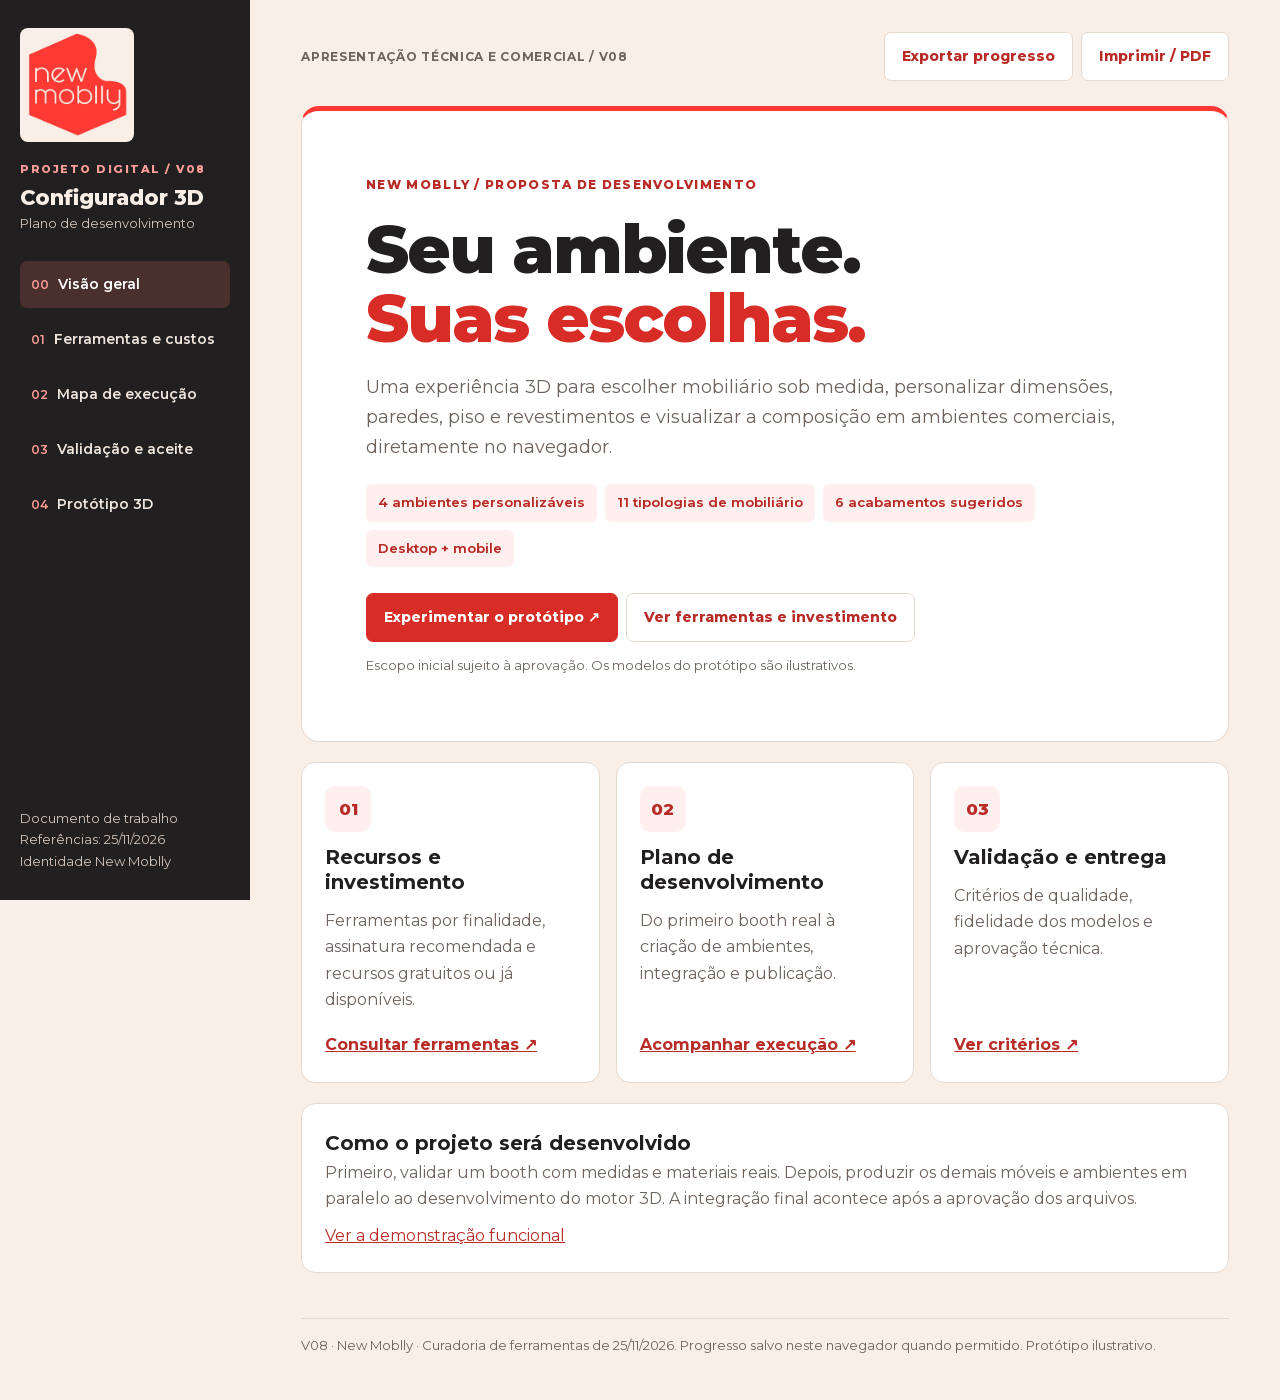
==== commit 3883f75c: "V08: orçamento personalizado pelo WhatsApp oficial New Moblly" ====
--- a/index.html
+++ b/index.html
@@ -1,6 +1,6 @@
 <!DOCTYPE html>
 
-<html lang="pt-BR"><head><meta charset="utf-8"/><meta content="width=device-width,initial-scale=1" name="viewport"/><title>New Moblly | Proposta de configurador 3D</title><link href="assets/style.css" rel="stylesheet"/></head><body><div class="shell"><aside class="side"><div><div class="brand"><img alt="New Moblly — logo original" src="assets/logo.jpg"/></div><div class="eyebrow">Projeto digital / V07</div><div class="side-title">Configurador 3D</div><div class="small side-sub">Plano de desenvolvimento</div></div><nav><a href="#inicio"><span>00</span>Visão geral</a><a href="#ferramentas"><span>01</span>Ferramentas e custos</a><a href="#execucao"><span>02</span>Mapa de execução</a><a href="#validacao"><span>03</span>Validação e aceite</a><a href="#prototipo"><span>04</span>Protótipo 3D</a></nav><div class="sidefoot">Documento de trabalho<br/>Referências: 25/11/2026<br/>Identidade New Moblly</div></aside><main class="main"><div class="top" id="top"><div class="small">APRESENTAÇÃO TÉCNICA E COMERCIAL / V07</div><div class="actions"><button class="btn light" id="export">Exportar progresso</button><button class="btn light" id="print">Imprimir / PDF</button></div></div><section class="view-panel overview" id="inicio"><div class="hero"><div class="hero-copy"><div class="eyebrow">NEW MOBLLY / PROPOSTA DE DESENVOLVIMENTO</div><h1>Seu ambiente.<br/><em>Suas escolhas.</em></h1><p>Uma experiência 3D para escolher mobiliário sob medida, personalizar dimensões, paredes, piso e revestimentos e visualizar a composição em ambientes comerciais, diretamente no navegador.</p><div class="chips"><span class="chip">4 ambientes personalizáveis</span><span class="chip">11 tipologias de mobiliário</span><span class="chip">6 acabamentos sugeridos</span><span class="chip">Desktop + mobile</span></div><div class="actions hero-actions"><a class="btn" href="#prototipo">Experimentar o protótipo ↗</a><a class="btn light" href="#ferramentas">Ver ferramentas e investimento</a></div><p class="small">Escopo inicial sujeito à aprovação. Os modelos do protótipo são ilustrativos.</p></div></div><div class="overview-grid"><article class="card overview-card"><span class="step-icon">01</span><h3>Recursos e investimento</h3><p>Ferramentas por finalidade, assinatura recomendada e recursos gratuitos ou já disponíveis.</p><a href="#ferramentas">Consultar ferramentas ↗</a></article><article class="card overview-card"><span class="step-icon">02</span><h3>Plano de desenvolvimento</h3><p>Do primeiro booth real à criação de ambientes, integração e publicação.</p><a href="#execucao">Acompanhar execução ↗</a></article><article class="card overview-card"><span class="step-icon">03</span><h3>Validação e entrega</h3><p>Critérios de qualidade, fidelidade dos modelos e aprovação técnica.</p><a href="#validacao">Ver critérios ↗</a></article></div><div class="card overview-note"><h3>Como o projeto será desenvolvido</h3><p>Primeiro, validar um booth com medidas e materiais reais. Depois, produzir os demais móveis e ambientes em paralelo ao desenvolvimento do motor 3D. A integração final acontece após a aprovação dos arquivos.</p><a href="#prototipo">Ver a demonstração funcional</a></div></section>
+<html lang="pt-BR"><head><meta charset="utf-8"/><meta content="width=device-width,initial-scale=1" name="viewport"/><title>New Moblly | Proposta de configurador 3D</title><link href="assets/style.css" rel="stylesheet"/></head><body><div class="shell"><aside class="side"><div><div class="brand"><img alt="New Moblly — logo original" src="assets/logo.jpg"/></div><div class="eyebrow">Projeto digital / V08</div><div class="side-title">Configurador 3D</div><div class="small side-sub">Plano de desenvolvimento</div></div><nav><a href="#inicio"><span>00</span>Visão geral</a><a href="#ferramentas"><span>01</span>Ferramentas e custos</a><a href="#execucao"><span>02</span>Mapa de execução</a><a href="#validacao"><span>03</span>Validação e aceite</a><a href="#prototipo"><span>04</span>Protótipo 3D</a></nav><div class="sidefoot">Documento de trabalho<br/>Referências: 25/11/2026<br/>Identidade New Moblly</div></aside><main class="main"><div class="top" id="top"><div class="small">APRESENTAÇÃO TÉCNICA E COMERCIAL / V08</div><div class="actions"><button class="btn light" id="export">Exportar progresso</button><button class="btn light" id="print">Imprimir / PDF</button></div></div><section class="view-panel overview" id="inicio"><div class="hero"><div class="hero-copy"><div class="eyebrow">NEW MOBLLY / PROPOSTA DE DESENVOLVIMENTO</div><h1>Seu ambiente.<br/><em>Suas escolhas.</em></h1><p>Uma experiência 3D para escolher mobiliário sob medida, personalizar dimensões, paredes, piso e revestimentos e visualizar a composição em ambientes comerciais, diretamente no navegador.</p><div class="chips"><span class="chip">4 ambientes personalizáveis</span><span class="chip">11 tipologias de mobiliário</span><span class="chip">6 acabamentos sugeridos</span><span class="chip">Desktop + mobile</span></div><div class="actions hero-actions"><a class="btn" href="#prototipo">Experimentar o protótipo ↗</a><a class="btn light" href="#ferramentas">Ver ferramentas e investimento</a></div><p class="small">Escopo inicial sujeito à aprovação. Os modelos do protótipo são ilustrativos.</p></div></div><div class="overview-grid"><article class="card overview-card"><span class="step-icon">01</span><h3>Recursos e investimento</h3><p>Ferramentas por finalidade, assinatura recomendada e recursos gratuitos ou já disponíveis.</p><a href="#ferramentas">Consultar ferramentas ↗</a></article><article class="card overview-card"><span class="step-icon">02</span><h3>Plano de desenvolvimento</h3><p>Do primeiro booth real à criação de ambientes, integração e publicação.</p><a href="#execucao">Acompanhar execução ↗</a></article><article class="card overview-card"><span class="step-icon">03</span><h3>Validação e entrega</h3><p>Critérios de qualidade, fidelidade dos modelos e aprovação técnica.</p><a href="#validacao">Ver critérios ↗</a></article></div><div class="card overview-note"><h3>Como o projeto será desenvolvido</h3><p>Primeiro, validar um booth com medidas e materiais reais. Depois, produzir os demais móveis e ambientes em paralelo ao desenvolvimento do motor 3D. A integração final acontece após a aprovação dos arquivos.</p><a href="#prototipo">Ver a demonstração funcional</a></div></section>
 <section class="section view-panel" id="ferramentas"><div class="section-head"><div><div class="eyebrow">01 / Recursos essenciais</div><h2>Ferramentas e investimento</h2><p>Uma seleção enxuta para produzir modelos de alta qualidade e desenvolver o configurador, priorizando ferramentas online e recursos sem novas assinaturas.</p></div></div>
 <div class="cost-summary"><article class="card primary-cost"><div class="eyebrow">Única nova assinatura recomendada</div><div class="stat">R$ 120 <span>/ mês</span></div><p>Estimativa para o Tripo Professional durante a produção dos modelos 3D. Preço oficial: US$ 20/mês.</p></article><article class="card"><div class="eyebrow">Depois da produção</div><div class="stat">R$ 0 <span>/ mês adicional</span></div><p>Os GLB exportados serão hospedados no site. Considera uma hospedagem comercial já disponível e compatível.</p></article></div>
 <div aria-label="Tipo de ferramenta" class="tool-tabs" role="group"><button aria-pressed="true" class="tool-tab active" data-tool-tab="paid" type="button">Assinatura recomendada <span id="paidCount"></span></button><button aria-pressed="false" class="tool-tab" data-tool-tab="free" type="button">Ferramentas gratuitas <span id="freeCount"></span></button><button aria-pressed="false" class="tool-tab" data-tool-tab="existing" type="button">Recursos já disponíveis <span id="existingCount"></span></button></div>
@@ -11,4 +11,4 @@
 <p class="footnotes">Valor em reais aproximado, para referência; o preço final da assinatura deve ser confirmado no fornecedor. Consulta: 25/11/2026. Nenhuma assinatura é contratada automaticamente.</p></section>
 <section class="section view-panel" id="execucao"><div class="section-head"><div><div class="eyebrow">02 / Plano de entrega</div><h2>Mapa de execução</h2><p>Produzir um booth piloto antes de investir em escala; engenharia e assets avançam em paralelo.</p></div></div><div class="flow"><div class="card"><div class="eyebrow">Marco 01</div><b>Conceito</b><div class="small muted">Briefing + protótipo aprovado</div></div><div class="card"><div class="eyebrow">Marco 02</div><b>Prova 3D</b><div class="small muted">1 GLB real + motor de teste</div></div><div class="card"><div class="eyebrow">Marco 03</div><b>Produção paralela</b><div class="small muted">Catálogo e ambientes + engenharia</div></div><div class="card"><div class="eyebrow">Marco 04</div><b>Homologação</b><div class="small muted">Integração, QA e publicação</div></div></div><div class="card" style="margin-top:12px"><div class="progressline"><div><div class="label">Progresso de execução</div><div class="stat" id="execPct">0%</div></div><div class="muted" id="execCount"></div></div><div class="progress"><div id="execBar"></div></div></div><div id="phases"></div><div class="card"><div class="eyebrow">Contrato técnico dos assets</div><h3>Um padrão para todos os modelos</h3><p>GLB em metros, Y vertical, pivô no centro da base, materiais PBR nomeados e independentes; catálogo JSON com ID, dimensões, caminho do GLB, miniatura, acabamentos e footprint de colisão. Ambientes têm geometria fixa, limites e obstáculos em JSON. Texturas 1K/2K e compressão Meshopt/Draco ou KTX2 após validação.</p><p class="small muted">Metas iniciais: até 2 MB por móvel e 5 MB por ambiente; ajustar após teste real. Não usar geração de imagem como substituto de geometria ou medidas.</p><div class="chips"><a href="https://github.khronos.org/glTF-Validator/" rel="noopener" target="_blank">glTF Validator ↗</a><a href="https://github.com/pmndrs/drei" rel="noopener" target="_blank">Drei ↗</a><a href="https://github.com/pmndrs/react-three-fiber" rel="noopener" target="_blank">React Three Fiber ↗</a></div></div></section>
 <section class="section view-panel" id="validacao"><div class="section-head"><div><div class="eyebrow">03 / Controle de qualidade</div><h2>Validação e aceite</h2><p>Marcar somente quando o teste foi executado e aprovado. Guardar evidências no repositório.</p></div></div><div class="card"><div class="progressline"><div><div class="label">Progresso de homologação</div><div class="stat" id="qaPct">0%</div></div><div class="muted" id="qaCount"></div></div><div class="progress"><div id="qaBar"></div></div></div><div id="qa"></div><div class="risk"><div class="card"><b>Risco: IA não reproduz produto real</b><span class="muted">Usar CAD ou modelagem profissional; aprovar piloto antes de produzir catálogo.</span></div><div class="card"><b>Risco: página 3D pesada</b><span class="muted">Carregamento sob demanda, LOD e sombras adaptativas; testar GPU mobile.</span></div><div class="card"><b>Risco: material não editável</b><span class="muted">Separar malha/material de estofado, base e detalhes; evitar textura única baked.</span></div><div class="card"><b>Risco: custo e dependência</b><span class="muted">Exportar GLB próprios e registrar direitos; acompanhar franquias e limites de gasto.</span></div></div></section>
-<section class="section view-panel" id="prototipo"><div class="section-head"><div><div class="eyebrow">04 / Demonstração</div><h2>Experimente o configurador</h2><p>Escolha uma planta, personalize as dimensões, paredes e piso, depois selecione o mobiliário e o revestimento. Arraste, gire e explore a cena em 3D.</p></div></div><div class="demo-wrap"><div class="demo-toolbar"><div><b>Protótipo funcional V07</b><div class="small muted">Identidade New Moblly · modelos 3D ilustrativos</div></div><div class="actions"><button class="btn light" id="full">Tela cheia</button><button class="btn" id="openDemo">Abrir separado ↗</button></div></div><iframe allowfullscreen="" id="demo" loading="lazy" src="configurador.html?v=07" title="Configurador New Moblly 3D interativo V07"></iframe></div><div class="note">Demonstração conceitual V07 incorporada à apresentação V07. Quatro plantas personalizáveis, dimensões e área editáveis, cores das paredes e piso, quatro modelos principais, sete itens complementares e seis acabamentos ilustrativos. A versão final exige modelos GLB reais, validação de medidas, colisões, integração comercial e testes WebGL em dispositivos reais.</div></section><footer class="footer">V07 · New Moblly · Curadoria de ferramentas de 25/11/2026. Progresso salvo neste navegador quando permitido. Protótipo ilustrativo.</footer></main></div><script src="assets/app.js"></script></body></html>+<section class="section view-panel" id="prototipo"><div class="section-head"><div><div class="eyebrow">04 / Demonstração</div><h2>Experimente o configurador</h2><p>Escolha uma planta, personalize as dimensões, paredes e piso, depois selecione o mobiliário e o revestimento. Arraste, gire e explore a cena em 3D. Solicite um orçamento pelo WhatsApp com o resumo da configuração.</p></div></div><div class="demo-wrap"><div class="demo-toolbar"><div><b>Protótipo funcional V08</b><div class="small muted">Identidade New Moblly · modelos 3D ilustrativos</div></div><div class="actions"><button class="btn light" id="full">Tela cheia</button><button class="btn" id="openDemo">Abrir separado ↗</button></div></div><iframe allowfullscreen="" id="demo" loading="lazy" src="configurador.html?v=08" title="Configurador New Moblly 3D interativo V08"></iframe></div><div class="note">Demonstração conceitual V08 incorporada à apresentação V08. Quatro plantas personalizáveis, dimensões e área editáveis, cores das paredes e piso, quatro modelos principais, sete itens complementares e seis acabamentos ilustrativos. O botão de orçamento abre o WhatsApp oficial da New Moblly com a configuração preenchida. A versão final exige modelos GLB reais, validação de medidas, colisões e testes WebGL em dispositivos reais.</div></section><footer class="footer">V08 · New Moblly · Curadoria de ferramentas de 25/11/2026. Progresso salvo neste navegador quando permitido. Protótipo ilustrativo.</footer></main></div><script src="assets/app.js"></script></body></html>
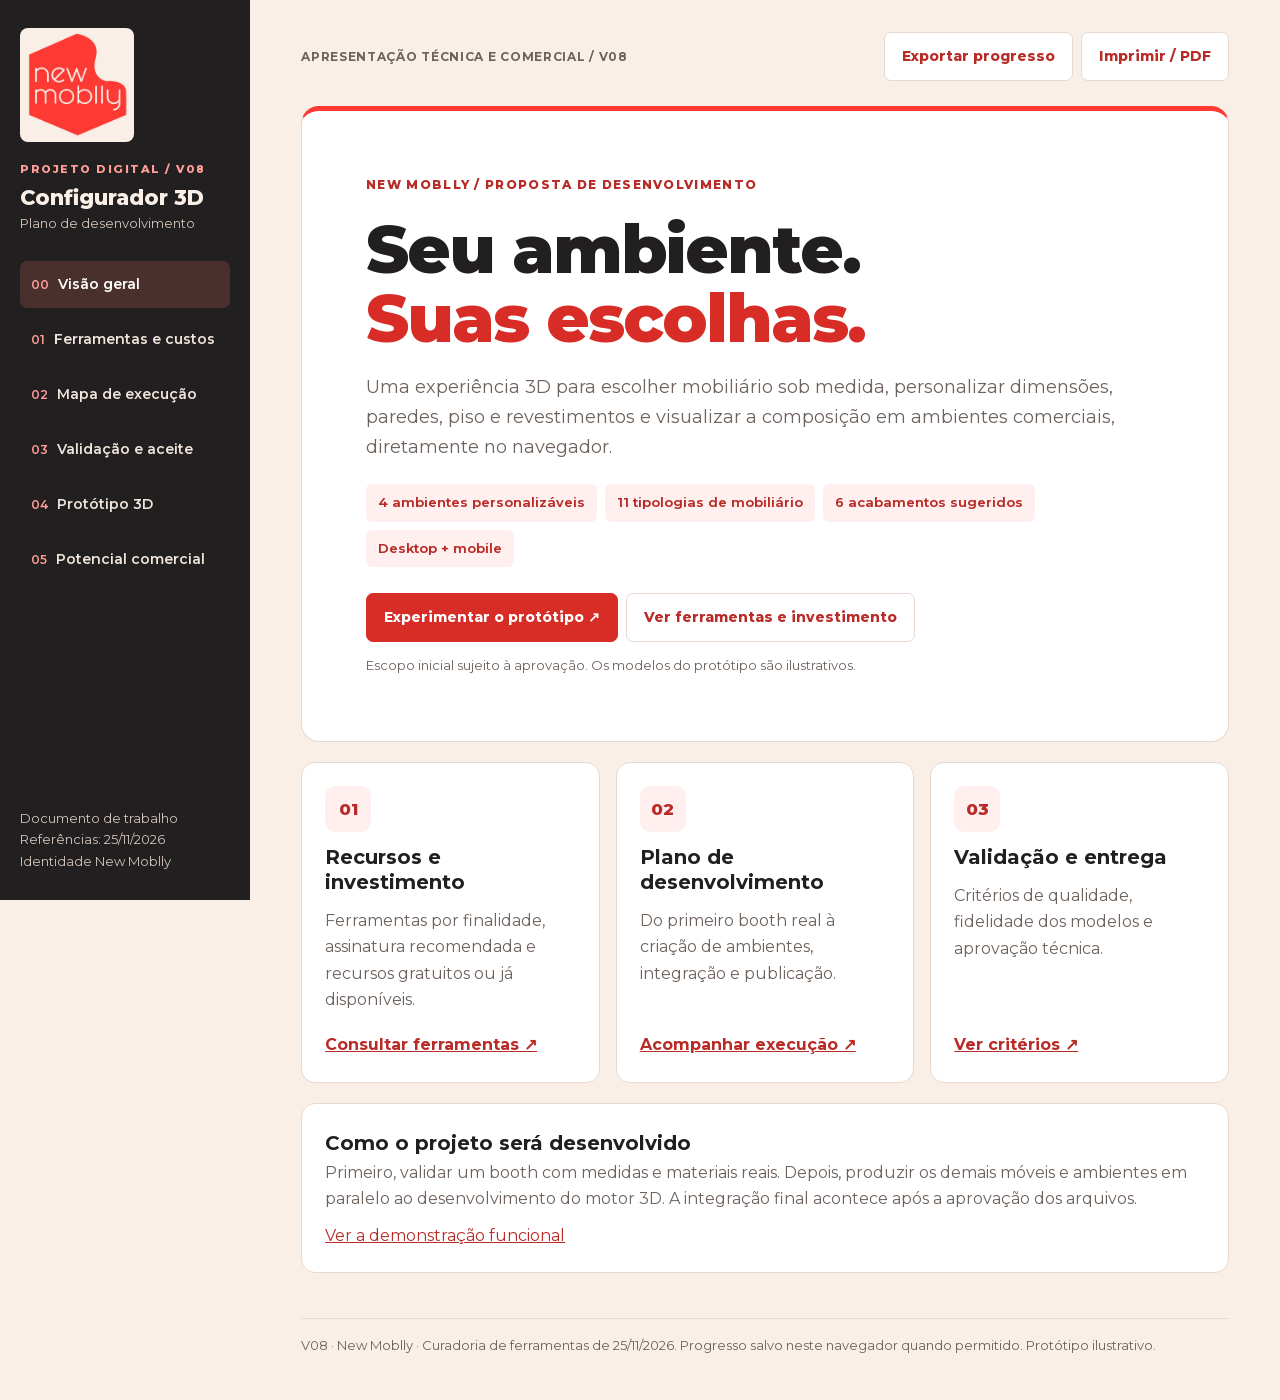
==== commit 232f81ee: "Adiciona dashboard de potencial comercial e simulador de retorno à apresentação" ====
--- a/index.html
+++ b/index.html
@@ -1,6 +1,14 @@
 <!DOCTYPE html>
 
-<html lang="pt-BR"><head><meta charset="utf-8"/><meta content="width=device-width,initial-scale=1" name="viewport"/><title>New Moblly | Proposta de configurador 3D</title><link href="assets/style.css" rel="stylesheet"/></head><body><div class="shell"><aside class="side"><div><div class="brand"><img alt="New Moblly — logo original" src="assets/logo.jpg"/></div><div class="eyebrow">Projeto digital / V08</div><div class="side-title">Configurador 3D</div><div class="small side-sub">Plano de desenvolvimento</div></div><nav><a href="#inicio"><span>00</span>Visão geral</a><a href="#ferramentas"><span>01</span>Ferramentas e custos</a><a href="#execucao"><span>02</span>Mapa de execução</a><a href="#validacao"><span>03</span>Validação e aceite</a><a href="#prototipo"><span>04</span>Protótipo 3D</a></nav><div class="sidefoot">Documento de trabalho<br/>Referências: 25/11/2026<br/>Identidade New Moblly</div></aside><main class="main"><div class="top" id="top"><div class="small">APRESENTAÇÃO TÉCNICA E COMERCIAL / V08</div><div class="actions"><button class="btn light" id="export">Exportar progresso</button><button class="btn light" id="print">Imprimir / PDF</button></div></div><section class="view-panel overview" id="inicio"><div class="hero"><div class="hero-copy"><div class="eyebrow">NEW MOBLLY / PROPOSTA DE DESENVOLVIMENTO</div><h1>Seu ambiente.<br/><em>Suas escolhas.</em></h1><p>Uma experiência 3D para escolher mobiliário sob medida, personalizar dimensões, paredes, piso e revestimentos e visualizar a composição em ambientes comerciais, diretamente no navegador.</p><div class="chips"><span class="chip">4 ambientes personalizáveis</span><span class="chip">11 tipologias de mobiliário</span><span class="chip">6 acabamentos sugeridos</span><span class="chip">Desktop + mobile</span></div><div class="actions hero-actions"><a class="btn" href="#prototipo">Experimentar o protótipo ↗</a><a class="btn light" href="#ferramentas">Ver ferramentas e investimento</a></div><p class="small">Escopo inicial sujeito à aprovação. Os modelos do protótipo são ilustrativos.</p></div></div><div class="overview-grid"><article class="card overview-card"><span class="step-icon">01</span><h3>Recursos e investimento</h3><p>Ferramentas por finalidade, assinatura recomendada e recursos gratuitos ou já disponíveis.</p><a href="#ferramentas">Consultar ferramentas ↗</a></article><article class="card overview-card"><span class="step-icon">02</span><h3>Plano de desenvolvimento</h3><p>Do primeiro booth real à criação de ambientes, integração e publicação.</p><a href="#execucao">Acompanhar execução ↗</a></article><article class="card overview-card"><span class="step-icon">03</span><h3>Validação e entrega</h3><p>Critérios de qualidade, fidelidade dos modelos e aprovação técnica.</p><a href="#validacao">Ver critérios ↗</a></article></div><div class="card overview-note"><h3>Como o projeto será desenvolvido</h3><p>Primeiro, validar um booth com medidas e materiais reais. Depois, produzir os demais móveis e ambientes em paralelo ao desenvolvimento do motor 3D. A integração final acontece após a aprovação dos arquivos.</p><a href="#prototipo">Ver a demonstração funcional</a></div></section>
+<html lang="pt-BR"><head><meta charset="utf-8"/><meta content="width=device-width,initial-scale=1" name="viewport"/><title>New Moblly | Proposta de configurador 3D</title><link href="assets/style.css" rel="stylesheet"/><style>
+#potencial{--pc-red:#d92c28;--pc-dark:#291c1a;--pc-tint:#fff2ee;--pc-border:#e9ddd7}
+#potencial .pc-hero{background:linear-gradient(120deg,#2c1d1a,#492723);color:white;padding:clamp(24px,4vw,46px);border-radius:16px;display:grid;grid-template-columns:1.3fr 1fr;gap:24px;align-items:center;margin-bottom:18px}
+#potencial .pc-hero h2{font-size:clamp(32px,4vw,52px);color:white;line-height:1.05;margin:12px 0}#potencial .pc-hero p{color:#f2dbd4;max-width:580px;margin:0}#potencial .pc-hero .eyebrow{color:#ffb7a9}#potencial .pc-hero svg{width:100%;max-height:230px}
+#potencial .pc-grid{display:grid;grid-template-columns:repeat(3,minmax(0,1fr));gap:14px;margin:14px 0 26px}#potencial .pc-grid .card{min-width:0}#potencial .pc-icon{display:grid;place-items:center;background:var(--pc-tint);color:var(--pc-red);width:40px;height:40px;border-radius:10px;font-weight:800;margin-bottom:12px}#potencial h3{margin:0 0 8px;font-size:20px;line-height:1.25}#potencial .card p{margin:0;color:var(--muted)}#potencial .pc-kicker{margin:32px 0 12px}#potencial .pc-kicker p{margin:0;color:var(--muted)}
+#potencial .pc-compare{display:grid;grid-template-columns:1fr 1fr;gap:14px}#potencial .pc-compare article{border-radius:12px;padding:22px;border:1px solid var(--pc-border);background:white}#potencial .pc-compare article:last-child{border-top:3px solid var(--pc-red)}#potencial .pc-path{display:grid;gap:0;margin-top:16px}#potencial .pc-path div{display:flex;align-items:center;gap:10px;padding:10px 0;border-bottom:1px solid var(--pc-border);font-weight:600}#potencial .pc-path div:last-child{border:0}#potencial .pc-path span{display:grid;place-items:center;flex:none;width:28px;height:28px;background:#f2eeeb;border-radius:50%;font-size:12px}#potencial .pc-compare article:last-child .pc-path span{background:var(--pc-tint);color:var(--pc-red)}
+#potencial .pc-sim{display:grid;grid-template-columns:minmax(0,.85fr) minmax(0,1.15fr);gap:16px}#potencial .pc-inputs{display:grid;gap:13px}#potencial .pc-inputs label{display:grid;gap:5px;font-weight:650;font-size:13px}#potencial .pc-inputs input{font-size:16px;min-height:42px}#potencial .pc-input-pair{display:grid;grid-template-columns:1fr 1fr;gap:10px}#potencial .pc-result{display:grid;grid-template-columns:1fr 1fr;gap:9px;margin-bottom:20px}#potencial .pc-metric{background:#f8f5f2;border-radius:9px;padding:14px;min-width:0}#potencial .pc-metric span{display:block;font-size:12px;color:var(--muted)}#potencial .pc-metric strong{display:block;font-size:clamp(19px,2.1vw,29px);letter-spacing:-.7px;overflow-wrap:anywhere;color:var(--pc-dark)}#potencial .pc-bar{margin:14px 0}#potencial .pc-bar-label{display:flex;justify-content:space-between;gap:10px;font-size:12px;font-weight:650;flex-wrap:wrap}#potencial .pc-track{height:15px;border-radius:5px;background:#f1eae6;overflow:hidden;margin-top:5px}#potencial .pc-track i{display:block;height:100%;width:0;background:#a99b93;transition:width .25s}#potencial .pc-bar:nth-of-type(2) .pc-track i{background:var(--pc-red)}#potencial .pc-note{font-size:12px!important;line-height:1.55;margin-top:15px!important}#potencial .pc-road{display:grid;grid-template-columns:repeat(3,minmax(0,1fr));gap:14px}#potencial .pc-road .card{border-top:3px solid var(--pc-border)}#potencial .pc-road .card:first-child{border-top-color:var(--pc-red)}#potencial .pc-tag{display:inline-block;font-size:11px;font-weight:750;letter-spacing:.5px;text-transform:uppercase;color:var(--pc-red);margin-bottom:12px}#potencial .pc-road p+p{margin-top:8px}#potencial .pc-end{margin-top:24px;display:flex;justify-content:space-between;align-items:center;gap:20px;flex-wrap:wrap}#potencial .pc-end p{max-width:630px}
+@media(max-width:900px){#potencial .pc-hero,#potencial .pc-sim{grid-template-columns:1fr}#potencial .pc-hero svg{max-height:150px}#potencial .pc-grid,#potencial .pc-road{grid-template-columns:1fr 1fr}}@media(max-width:600px){#potencial .pc-grid,#potencial .pc-road,#potencial .pc-compare{grid-template-columns:1fr}#potencial .pc-hero{padding:24px}#potencial .pc-result{grid-template-columns:1fr 1fr}}@media print{#potencial .pc-hero{background:white;color:black;border:1px solid #aaa}#potencial .pc-hero h2,#potencial .pc-hero p,#potencial .pc-hero .eyebrow{color:black}#potencial .card,#potencial .pc-compare article{break-inside:avoid}#potencial .pc-track i{print-color-adjust:exact}}
+</style></head><body><div class="shell"><aside class="side"><div><div class="brand"><img alt="New Moblly — logo original" src="assets/logo.jpg"/></div><div class="eyebrow">Projeto digital / V08</div><div class="side-title">Configurador 3D</div><div class="small side-sub">Plano de desenvolvimento</div></div><nav><a href="#inicio"><span>00</span>Visão geral</a><a href="#ferramentas"><span>01</span>Ferramentas e custos</a><a href="#execucao"><span>02</span>Mapa de execução</a><a href="#validacao"><span>03</span>Validação e aceite</a><a href="#prototipo"><span>04</span>Protótipo 3D</a><a href="#potencial"><span>05</span>Potencial comercial</a></nav><div class="sidefoot">Documento de trabalho<br/>Referências: 25/11/2026<br/>Identidade New Moblly</div></aside><main class="main"><div class="top" id="top"><div class="small">APRESENTAÇÃO TÉCNICA E COMERCIAL / V08</div><div class="actions"><button class="btn light" id="export">Exportar progresso</button><button class="btn light" id="print">Imprimir / PDF</button></div></div><section class="view-panel overview" id="inicio"><div class="hero"><div class="hero-copy"><div class="eyebrow">NEW MOBLLY / PROPOSTA DE DESENVOLVIMENTO</div><h1>Seu ambiente.<br/><em>Suas escolhas.</em></h1><p>Uma experiência 3D para escolher mobiliário sob medida, personalizar dimensões, paredes, piso e revestimentos e visualizar a composição em ambientes comerciais, diretamente no navegador.</p><div class="chips"><span class="chip">4 ambientes personalizáveis</span><span class="chip">11 tipologias de mobiliário</span><span class="chip">6 acabamentos sugeridos</span><span class="chip">Desktop + mobile</span></div><div class="actions hero-actions"><a class="btn" href="#prototipo">Experimentar o protótipo ↗</a><a class="btn light" href="#ferramentas">Ver ferramentas e investimento</a></div><p class="small">Escopo inicial sujeito à aprovação. Os modelos do protótipo são ilustrativos.</p></div></div><div class="overview-grid"><article class="card overview-card"><span class="step-icon">01</span><h3>Recursos e investimento</h3><p>Ferramentas por finalidade, assinatura recomendada e recursos gratuitos ou já disponíveis.</p><a href="#ferramentas">Consultar ferramentas ↗</a></article><article class="card overview-card"><span class="step-icon">02</span><h3>Plano de desenvolvimento</h3><p>Do primeiro booth real à criação de ambientes, integração e publicação.</p><a href="#execucao">Acompanhar execução ↗</a></article><article class="card overview-card"><span class="step-icon">03</span><h3>Validação e entrega</h3><p>Critérios de qualidade, fidelidade dos modelos e aprovação técnica.</p><a href="#validacao">Ver critérios ↗</a></article></div><div class="card overview-note"><h3>Como o projeto será desenvolvido</h3><p>Primeiro, validar um booth com medidas e materiais reais. Depois, produzir os demais móveis e ambientes em paralelo ao desenvolvimento do motor 3D. A integração final acontece após a aprovação dos arquivos.</p><a href="#prototipo">Ver a demonstração funcional</a></div></section>
 <section class="section view-panel" id="ferramentas"><div class="section-head"><div><div class="eyebrow">01 / Recursos essenciais</div><h2>Ferramentas e investimento</h2><p>Uma seleção enxuta para produzir modelos de alta qualidade e desenvolver o configurador, priorizando ferramentas online e recursos sem novas assinaturas.</p></div></div>
 <div class="cost-summary"><article class="card primary-cost"><div class="eyebrow">Única nova assinatura recomendada</div><div class="stat">R$ 120 <span>/ mês</span></div><p>Estimativa para o Tripo Professional durante a produção dos modelos 3D. Preço oficial: US$ 20/mês.</p></article><article class="card"><div class="eyebrow">Depois da produção</div><div class="stat">R$ 0 <span>/ mês adicional</span></div><p>Os GLB exportados serão hospedados no site. Considera uma hospedagem comercial já disponível e compatível.</p></article></div>
 <div aria-label="Tipo de ferramenta" class="tool-tabs" role="group"><button aria-pressed="true" class="tool-tab active" data-tool-tab="paid" type="button">Assinatura recomendada <span id="paidCount"></span></button><button aria-pressed="false" class="tool-tab" data-tool-tab="free" type="button">Ferramentas gratuitas <span id="freeCount"></span></button><button aria-pressed="false" class="tool-tab" data-tool-tab="existing" type="button">Recursos já disponíveis <span id="existingCount"></span></button></div>
@@ -11,4 +19,16 @@
 <p class="footnotes">Valor em reais aproximado, para referência; o preço final da assinatura deve ser confirmado no fornecedor. Consulta: 25/11/2026. Nenhuma assinatura é contratada automaticamente.</p></section>
 <section class="section view-panel" id="execucao"><div class="section-head"><div><div class="eyebrow">02 / Plano de entrega</div><h2>Mapa de execução</h2><p>Produzir um booth piloto antes de investir em escala; engenharia e assets avançam em paralelo.</p></div></div><div class="flow"><div class="card"><div class="eyebrow">Marco 01</div><b>Conceito</b><div class="small muted">Briefing + protótipo aprovado</div></div><div class="card"><div class="eyebrow">Marco 02</div><b>Prova 3D</b><div class="small muted">1 GLB real + motor de teste</div></div><div class="card"><div class="eyebrow">Marco 03</div><b>Produção paralela</b><div class="small muted">Catálogo e ambientes + engenharia</div></div><div class="card"><div class="eyebrow">Marco 04</div><b>Homologação</b><div class="small muted">Integração, QA e publicação</div></div></div><div class="card" style="margin-top:12px"><div class="progressline"><div><div class="label">Progresso de execução</div><div class="stat" id="execPct">0%</div></div><div class="muted" id="execCount"></div></div><div class="progress"><div id="execBar"></div></div></div><div id="phases"></div><div class="card"><div class="eyebrow">Contrato técnico dos assets</div><h3>Um padrão para todos os modelos</h3><p>GLB em metros, Y vertical, pivô no centro da base, materiais PBR nomeados e independentes; catálogo JSON com ID, dimensões, caminho do GLB, miniatura, acabamentos e footprint de colisão. Ambientes têm geometria fixa, limites e obstáculos em JSON. Texturas 1K/2K e compressão Meshopt/Draco ou KTX2 após validação.</p><p class="small muted">Metas iniciais: até 2 MB por móvel e 5 MB por ambiente; ajustar após teste real. Não usar geração de imagem como substituto de geometria ou medidas.</p><div class="chips"><a href="https://github.khronos.org/glTF-Validator/" rel="noopener" target="_blank">glTF Validator ↗</a><a href="https://github.com/pmndrs/drei" rel="noopener" target="_blank">Drei ↗</a><a href="https://github.com/pmndrs/react-three-fiber" rel="noopener" target="_blank">React Three Fiber ↗</a></div></div></section>
 <section class="section view-panel" id="validacao"><div class="section-head"><div><div class="eyebrow">03 / Controle de qualidade</div><h2>Validação e aceite</h2><p>Marcar somente quando o teste foi executado e aprovado. Guardar evidências no repositório.</p></div></div><div class="card"><div class="progressline"><div><div class="label">Progresso de homologação</div><div class="stat" id="qaPct">0%</div></div><div class="muted" id="qaCount"></div></div><div class="progress"><div id="qaBar"></div></div></div><div id="qa"></div><div class="risk"><div class="card"><b>Risco: IA não reproduz produto real</b><span class="muted">Usar CAD ou modelagem profissional; aprovar piloto antes de produzir catálogo.</span></div><div class="card"><b>Risco: página 3D pesada</b><span class="muted">Carregamento sob demanda, LOD e sombras adaptativas; testar GPU mobile.</span></div><div class="card"><b>Risco: material não editável</b><span class="muted">Separar malha/material de estofado, base e detalhes; evitar textura única baked.</span></div><div class="card"><b>Risco: custo e dependência</b><span class="muted">Exportar GLB próprios e registrar direitos; acompanhar franquias e limites de gasto.</span></div></div></section>
-<section class="section view-panel" id="prototipo"><div class="section-head"><div><div class="eyebrow">04 / Demonstração</div><h2>Experimente o configurador</h2><p>Escolha uma planta, personalize as dimensões, paredes e piso, depois selecione o mobiliário e o revestimento. Arraste, gire e explore a cena em 3D. Solicite um orçamento pelo WhatsApp com o resumo da configuração.</p></div></div><div class="demo-wrap"><div class="demo-toolbar"><div><b>Protótipo funcional V08</b><div class="small muted">Identidade New Moblly · modelos 3D ilustrativos</div></div><div class="actions"><button class="btn light" id="full">Tela cheia</button><button class="btn" id="openDemo">Abrir separado ↗</button></div></div><iframe allowfullscreen="" id="demo" loading="lazy" src="configurador.html?v=08" title="Configurador New Moblly 3D interativo V08"></iframe></div><div class="note">Demonstração conceitual V08 incorporada à apresentação V08. Quatro plantas personalizáveis, dimensões e área editáveis, cores das paredes e piso, quatro modelos principais, sete itens complementares e seis acabamentos ilustrativos. O botão de orçamento abre o WhatsApp oficial da New Moblly com a configuração preenchida. A versão final exige modelos GLB reais, validação de medidas, colisões e testes WebGL em dispositivos reais.</div></section><footer class="footer">V08 · New Moblly · Curadoria de ferramentas de 25/11/2026. Progresso salvo neste navegador quando permitido. Protótipo ilustrativo.</footer></main></div><script src="assets/app.js"></script></body></html>+<section class="section view-panel" id="prototipo"><div class="section-head"><div><div class="eyebrow">04 / Demonstração</div><h2>Experimente o configurador</h2><p>Escolha uma planta, personalize as dimensões, paredes e piso, depois selecione o mobiliário e o revestimento. Arraste, gire e explore a cena em 3D. Solicite um orçamento pelo WhatsApp com o resumo da configuração.</p></div></div><div class="demo-wrap"><div class="demo-toolbar"><div><b>Protótipo funcional V08</b><div class="small muted">Identidade New Moblly · modelos 3D ilustrativos</div></div><div class="actions"><button class="btn light" id="full">Tela cheia</button><button class="btn" id="openDemo">Abrir separado ↗</button></div></div><iframe allowfullscreen="" id="demo" loading="lazy" src="configurador.html?v=08" title="Configurador New Moblly 3D interativo V08"></iframe></div><div class="note">Demonstração conceitual V08 incorporada à apresentação V08. Quatro plantas personalizáveis, dimensões e área editáveis, cores das paredes e piso, quatro modelos principais, sete itens complementares e seis acabamentos ilustrativos. O botão de orçamento abre o WhatsApp oficial da New Moblly com a configuração preenchida. A versão final exige modelos GLB reais, validação de medidas, colisões e testes WebGL em dispositivos reais.</div></section><section class="section view-panel" id="potencial" hidden>
+<div class="section-head"><div><div class="eyebrow">05 / Estratégia e oportunidades</div><h2>Potencial comercial</h2><p>Da experiência digital à ferramenta de vendas da New Moblly.</p></div></div>
+<div class="pc-hero"><div><div class="eyebrow">Visão de produto</div><h2>Vender ambientes.<br>Não apenas móveis.</h2><p>Transformar o configurador em uma experiência consultiva: o cliente visualiza seu espaço, entende as possibilidades e decide com mais segurança.</p></div><svg viewBox="0 0 340 230" role="img" aria-label="Ilustração de um ambiente comercial com booths e mesas em perspectiva"><path d="M20 120L174 40 320 112 165 202Z" fill="#fff0e7" opacity=".93"/><path d="M20 120V50L174 0V40Z" fill="#e7b5a3"/><path d="M174 0L320 70V112L174 40Z" fill="#f1c7b6"/><g stroke="#c19a8b" opacity=".6"><path d="M50 136L205 56M85 153L240 72M120 171L275 90M155 189L310 108M50 104L197 179M87 85L232 159M122 67L267 140" fill="none"/></g><g stroke="#7a2b26" stroke-linejoin="round" stroke-width="2"><path d="M64 86L130 52 145 59 79 94V117L64 109Z" fill="#b53d33"/><path d="M79 104L145 70 171 84 105 118 79 117Z" fill="#f07864"/><path d="M79 117L105 118 171 84V100L105 135 79 130Z" fill="#9f322c"/><path d="M170 137L236 103 251 110 185 145V168L170 160Z" fill="#b53d33"/><path d="M185 155L251 121 277 135 211 169 185 168Z" fill="#f07864"/><path d="M185 168L211 169 277 135V151L211 186 185 181Z" fill="#9f322c"/></g><g fill="#70483a" stroke="#503027"><path d="M146 112V139M193 88V115M240 166V191M287 142V168" stroke-width="4"/><path d="M130 105L176 81 207 97 161 121Z"/><path d="M224 159L270 135 301 151 255 175Z"/></g></svg></div>
+<div class="pc-grid"><article class="card"><span class="pc-icon">01</span><h3>Mais confiança</h3><p>O cliente visualiza a composição no próprio espaço antes de fechar o pedido.</p></article><article class="card"><span class="pc-icon">02</span><h3>Venda consultiva</h3><p>O vendedor apresenta alternativas de layout, quantidade e revestimento em uma conversa.</p></article><article class="card"><span class="pc-icon">03</span><h3>Oportunidade de ampliar o pedido</h3><p>Mesas, cadeiras e complementos aparecem no contexto do ambiente, facilitando novas sugestões.</p></article></div>
+<div class="pc-kicker"><h3>Uma nova jornada de compra</h3><p>Comparativo conceitual de atendimento, não uma medição do processo atual.</p></div>
+<div class="pc-compare"><article><div class="eyebrow">Modelo tradicional</div><h3>Catálogo + orçamento</h3><div class="pc-path"><div><span>1</span>Cliente envia medidas e referências</div><div><span>2</span>Vendedor apresenta fotos e opções</div><div><span>3</span>Cliente imagina a composição</div><div><span>4</span>Negociação e orçamento</div></div></article><article><div class="eyebrow">Experiência proposta</div><h3>Projeto visual + orçamento</h3><div class="pc-path"><div><span>1</span>Cliente ou vendedor configura o ambiente</div><div><span>2</span>Escolhe móveis, posições e acabamentos</div><div><span>3</span>Compartilha o projeto 3D por link</div><div><span>4</span>Negocia com base na composição visual</div></div></article></div>
+<div class="pc-kicker"><h3>Simulador de impacto financeiro</h3><p>Explore como pequenas mudanças na conversão podem afetar o resultado comercial.</p></div>
+<div class="pc-sim"><article class="card"><h3>Premissas ajustáveis</h3><p class="small">Valores de exemplo, não dados da New Moblly.</p><div class="pc-inputs" style="margin-top:15px"><label>Oportunidades qualificadas por mês<input id="pc-leads" type="number" min="0" max="100000" step="1" value="40" inputmode="numeric"></label><label>Ticket médio por pedido (R$)<input id="pc-ticket" type="number" min="0" max="10000000" step="100" value="5000"></label><div class="pc-input-pair"><label>Conversão atual (%)<input id="pc-base" type="number" min="0" max="100" step="0.5" value="15"></label><label>Conversão simulada (%)<input id="pc-target" type="number" min="0" max="100" step="0.5" value="20"></label></div><div class="pc-input-pair"><label>Margem de contribuição (%)<input id="pc-margin" type="number" min="0" max="100" step="1" value="30"></label><label>Custo mensal adicional (R$)<input id="pc-cost" type="number" min="0" max="10000000" step="50" value="300"></label></div><label>Investimento inicial (R$)<input id="pc-invest" type="number" min="0" max="10000000" step="100" value="6000"></label><button class="btn light" type="button" id="pc-reset">Restaurar exemplo</button></div></article>
+<article class="card"><div class="eyebrow">Resultado hipotético</div><h3>Impacto incremental</h3><div class="pc-result" aria-live="polite"><div class="pc-metric"><span>Pedidos adicionais / mês</span><strong id="pc-orders">—</strong></div><div class="pc-metric"><span>Receita adicional / mês</span><strong id="pc-rev">—</strong></div><div class="pc-metric"><span>Contribuição adicional líquida / mês</span><strong id="pc-net">—</strong></div><div class="pc-metric"><span>Prazo de retorno estimado</span><strong id="pc-payback">—</strong></div></div><h3 style="font-size:16px">Receita mensal comparada</h3><div id="pc-chart" role="img" aria-label="Comparativo de receita mensal"><div class="pc-bar"><div class="pc-bar-label"><span>Cenário atual</span><b id="pc-old">—</b></div><div class="pc-track"><i id="pc-oldbar"></i></div></div><div class="pc-bar"><div class="pc-bar-label"><span>Cenário simulado</span><b id="pc-new">—</b></div><div class="pc-track"><i id="pc-newbar"></i></div></div></div><div class="pc-metric"><span>Contribuição incremental em 12 meses, após investimento inicial</span><strong id="pc-year">—</strong></div><p class="pc-note">Simulação linear: oportunidades × conversão × ticket. Contribuição incremental = diferença de receita × margem − custo mensal adicional. Retorno = investimento inicial ÷ contribuição positiva. Não considera sazonalidade, impostos adicionais, mudanças no ticket ou curva de adoção. Não é garantia de vendas ou lucro.</p></article></div>
+<div class="pc-kicker"><h3>Possibilidades de evolução</h3><p>Uma plataforma modular, com cada etapa condicionada à validação comercial e técnica.</p></div>
+<div class="pc-road"><article class="card"><span class="pc-tag">Hoje · protótipo</span><h3>Experiência 3D</h3><p>Ambientes, móveis ilustrativos, personalização, movimentação, rotação e desfazer.</p><p><b>Objetivo:</b> demonstrar e validar a interação.</p></article><article class="card"><span class="pc-tag">Próxima etapa · proposta</span><h3>Ferramenta de vendas</h3><p>Projetos salvos, links exclusivos para clientes, catálogo fiel e área comercial com acesso protegido.</p><p><b>Objetivo:</b> levar o protótipo ao atendimento.</p></article><article class="card"><span class="pc-tag">Expansão · possibilidade</span><h3>Plataforma comercial</h3><p>Orçamento por composição, integração CRM, catálogo de materiais e indicadores de conversão.</p><p><b>Objetivo:</b> conectar projeto, negociação e pedido.</p></article></div>
+<div class="card pc-end"><div><h3>Como comprovar o valor?</h3><p>Acompanhar taxa de fechamento, ticket médio, tempo de atendimento e uso dos links em um piloto comercial, comparando oportunidades semelhantes antes e depois.</p></div><a class="btn" href="#prototipo">Experimentar o protótipo ↗</a></div>
+</section><footer class="footer">V08 · New Moblly · Curadoria de ferramentas de 25/11/2026. Progresso salvo neste navegador quando permitido. Protótipo ilustrativo.</footer></main></div><script src="assets/app.js"></script><script>(()=>{const el=x=>document.getElementById('pc-'+x), keys=['leads','ticket','base','target','margin','cost','invest'], defaults=[40,5000,15,20,30,300,6000], fmt=new Intl.NumberFormat('pt-BR',{style:'currency',currency:'BRL',maximumFractionDigits:0}), num=new Intl.NumberFormat('pt-BR',{maximumFractionDigits:1});function read(k){const e=el(k),n=e.valueAsNumber;return Number.isFinite(n)?Math.min(+e.max,Math.max(+e.min,n)):0}function update(){const [l,t,b,s,m,c,i]=keys.map(read),old=l*b/100*t,next=l*s/100*t,delta=next-old,net=delta*m/100-c,cap=Math.max(old,next,1);el('orders').textContent=num.format(l*(s-b)/100);el('rev').textContent=fmt.format(delta);el('net').textContent=fmt.format(net);el('year').textContent=fmt.format(net*12-i);el('payback').textContent=net>0?num.format(i/net)+' meses':i===0?'Sem investimento':'Sem retorno';el('old').textContent=fmt.format(old);el('new').textContent=fmt.format(next);el('oldbar').style.width=old/cap*100+'%';el('newbar').style.width=next/cap*100+'%';el('chart').setAttribute('aria-label','Receita mensal atual '+fmt.format(old)+'; simulada '+fmt.format(next))}for(const k of keys){el(k).addEventListener('input',update);el(k).addEventListener('change',()=>{el(k).value=read(k);update()})}el('reset').addEventListener('click',()=>{keys.forEach((k,n)=>el(k).value=defaults[n]);update()});update()})();</script></body></html>
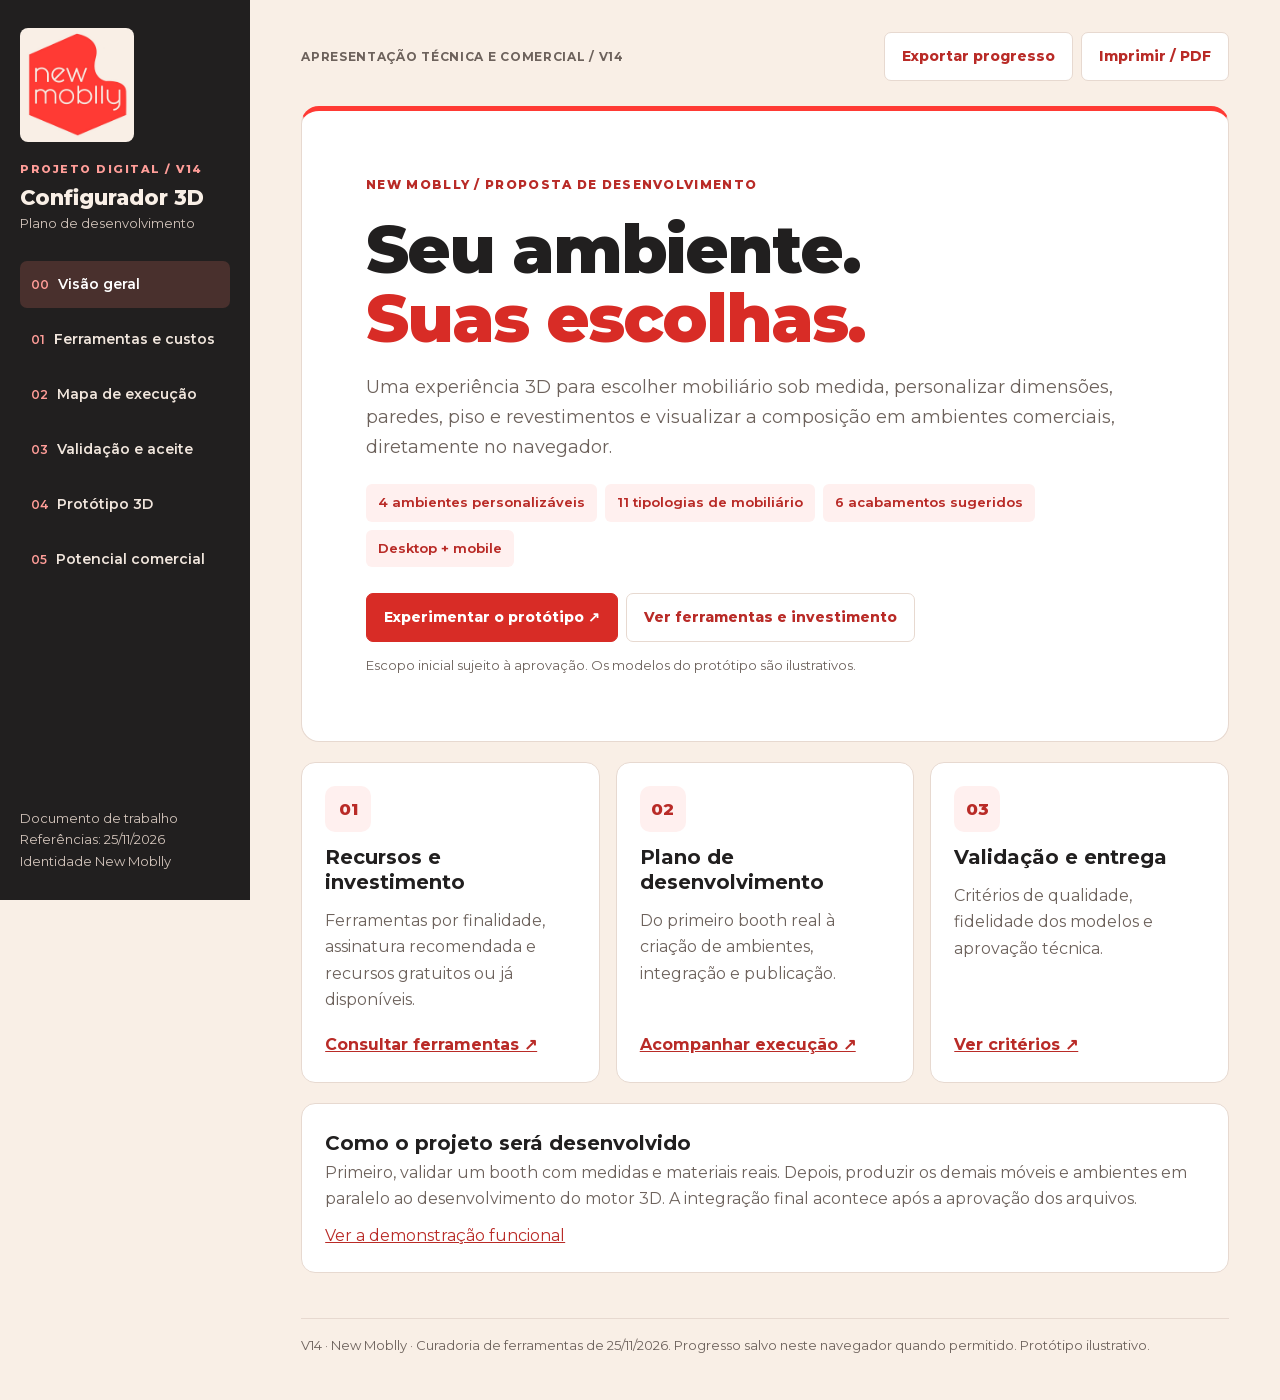
==== commit 1d82c4ca: "Atualiza apresentação para V14 e libera cópia de link no iframe" ====
--- a/index.html
+++ b/index.html
@@ -8,7 +8,7 @@
 #potencial .pc-compare{display:grid;grid-template-columns:1fr 1fr;gap:14px}#potencial .pc-compare article{border-radius:12px;padding:22px;border:1px solid var(--pc-border);background:white}#potencial .pc-compare article:last-child{border-top:3px solid var(--pc-red)}#potencial .pc-path{display:grid;gap:0;margin-top:16px}#potencial .pc-path div{display:flex;align-items:center;gap:10px;padding:10px 0;border-bottom:1px solid var(--pc-border);font-weight:600}#potencial .pc-path div:last-child{border:0}#potencial .pc-path span{display:grid;place-items:center;flex:none;width:28px;height:28px;background:#f2eeeb;border-radius:50%;font-size:12px}#potencial .pc-compare article:last-child .pc-path span{background:var(--pc-tint);color:var(--pc-red)}
 #potencial .pc-sim{display:grid;grid-template-columns:minmax(0,.85fr) minmax(0,1.15fr);gap:16px}#potencial .pc-inputs{display:grid;gap:13px}#potencial .pc-inputs label{display:grid;gap:5px;font-weight:650;font-size:13px}#potencial .pc-inputs input{font-size:16px;min-height:42px}#potencial .pc-input-pair{display:grid;grid-template-columns:1fr 1fr;gap:10px}#potencial .pc-result{display:grid;grid-template-columns:1fr 1fr;gap:9px;margin-bottom:20px}#potencial .pc-metric{background:#f8f5f2;border-radius:9px;padding:14px;min-width:0}#potencial .pc-metric span{display:block;font-size:12px;color:var(--muted)}#potencial .pc-metric strong{display:block;font-size:clamp(19px,2.1vw,29px);letter-spacing:-.7px;overflow-wrap:anywhere;color:var(--pc-dark)}#potencial .pc-bar{margin:14px 0}#potencial .pc-bar-label{display:flex;justify-content:space-between;gap:10px;font-size:12px;font-weight:650;flex-wrap:wrap}#potencial .pc-track{height:15px;border-radius:5px;background:#f1eae6;overflow:hidden;margin-top:5px}#potencial .pc-track i{display:block;height:100%;width:0;background:#a99b93;transition:width .25s}#potencial .pc-bar:nth-of-type(2) .pc-track i{background:var(--pc-red)}#potencial .pc-note{font-size:12px!important;line-height:1.55;margin-top:15px!important}#potencial .pc-road{display:grid;grid-template-columns:repeat(3,minmax(0,1fr));gap:14px}#potencial .pc-road .card{border-top:3px solid var(--pc-border)}#potencial .pc-road .card:first-child{border-top-color:var(--pc-red)}#potencial .pc-tag{display:inline-block;font-size:11px;font-weight:750;letter-spacing:.5px;text-transform:uppercase;color:var(--pc-red);margin-bottom:12px}#potencial .pc-road p+p{margin-top:8px}#potencial .pc-end{margin-top:24px;display:flex;justify-content:space-between;align-items:center;gap:20px;flex-wrap:wrap}#potencial .pc-end p{max-width:630px}
 @media(max-width:900px){#potencial .pc-hero,#potencial .pc-sim{grid-template-columns:1fr}#potencial .pc-hero svg{max-height:150px}#potencial .pc-grid,#potencial .pc-road{grid-template-columns:1fr 1fr}}@media(max-width:600px){#potencial .pc-grid,#potencial .pc-road,#potencial .pc-compare{grid-template-columns:1fr}#potencial .pc-hero{padding:24px}#potencial .pc-result{grid-template-columns:1fr 1fr}}@media print{#potencial .pc-hero{background:white;color:black;border:1px solid #aaa}#potencial .pc-hero h2,#potencial .pc-hero p,#potencial .pc-hero .eyebrow{color:black}#potencial .card,#potencial .pc-compare article{break-inside:avoid}#potencial .pc-track i{print-color-adjust:exact}}
-</style></head><body><div class="shell"><aside class="side"><div><div class="brand"><img alt="New Moblly — logo original" src="assets/logo.jpg"/></div><div class="eyebrow">Projeto digital / V08</div><div class="side-title">Configurador 3D</div><div class="small side-sub">Plano de desenvolvimento</div></div><nav><a href="#inicio"><span>00</span>Visão geral</a><a href="#ferramentas"><span>01</span>Ferramentas e custos</a><a href="#execucao"><span>02</span>Mapa de execução</a><a href="#validacao"><span>03</span>Validação e aceite</a><a href="#prototipo"><span>04</span>Protótipo 3D</a><a href="#potencial"><span>05</span>Potencial comercial</a></nav><div class="sidefoot">Documento de trabalho<br/>Referências: 25/11/2026<br/>Identidade New Moblly</div></aside><main class="main"><div class="top" id="top"><div class="small">APRESENTAÇÃO TÉCNICA E COMERCIAL / V08</div><div class="actions"><button class="btn light" id="export">Exportar progresso</button><button class="btn light" id="print">Imprimir / PDF</button></div></div><section class="view-panel overview" id="inicio"><div class="hero"><div class="hero-copy"><div class="eyebrow">NEW MOBLLY / PROPOSTA DE DESENVOLVIMENTO</div><h1>Seu ambiente.<br/><em>Suas escolhas.</em></h1><p>Uma experiência 3D para escolher mobiliário sob medida, personalizar dimensões, paredes, piso e revestimentos e visualizar a composição em ambientes comerciais, diretamente no navegador.</p><div class="chips"><span class="chip">4 ambientes personalizáveis</span><span class="chip">11 tipologias de mobiliário</span><span class="chip">6 acabamentos sugeridos</span><span class="chip">Desktop + mobile</span></div><div class="actions hero-actions"><a class="btn" href="#prototipo">Experimentar o protótipo ↗</a><a class="btn light" href="#ferramentas">Ver ferramentas e investimento</a></div><p class="small">Escopo inicial sujeito à aprovação. Os modelos do protótipo são ilustrativos.</p></div></div><div class="overview-grid"><article class="card overview-card"><span class="step-icon">01</span><h3>Recursos e investimento</h3><p>Ferramentas por finalidade, assinatura recomendada e recursos gratuitos ou já disponíveis.</p><a href="#ferramentas">Consultar ferramentas ↗</a></article><article class="card overview-card"><span class="step-icon">02</span><h3>Plano de desenvolvimento</h3><p>Do primeiro booth real à criação de ambientes, integração e publicação.</p><a href="#execucao">Acompanhar execução ↗</a></article><article class="card overview-card"><span class="step-icon">03</span><h3>Validação e entrega</h3><p>Critérios de qualidade, fidelidade dos modelos e aprovação técnica.</p><a href="#validacao">Ver critérios ↗</a></article></div><div class="card overview-note"><h3>Como o projeto será desenvolvido</h3><p>Primeiro, validar um booth com medidas e materiais reais. Depois, produzir os demais móveis e ambientes em paralelo ao desenvolvimento do motor 3D. A integração final acontece após a aprovação dos arquivos.</p><a href="#prototipo">Ver a demonstração funcional</a></div></section>
+</style><style>#potencial .pc-apps{display:grid;grid-template-columns:repeat(3,minmax(0,1fr));gap:14px}#potencial .pc-app{display:flex;flex-direction:column;gap:8px;min-width:0}#potencial .pc-app-head{display:flex;align-items:center;justify-content:space-between;gap:8px}#potencial .pc-app-head .pc-icon,#potencial .pc-app-head .pc-tag{margin:0}#potencial .pc-benefit{margin-top:auto;padding:13px 0 0;border-top:1px solid var(--pc-border);font-size:13px}#potencial .pc-benefit b{display:block;margin-bottom:4px;color:var(--pc-red)}#potencial .pc-journey{display:grid;grid-template-columns:repeat(4,minmax(0,1fr));gap:20px}#potencial .pc-journey>div{position:relative;min-width:0}#potencial .pc-journey>div:not(:last-child):after{content:'→';position:absolute;right:-17px;top:40%;font-size:18px;color:var(--pc-red)}#potencial .pc-journey h3{font-size:17px}@media(max-width:1000px){#potencial .pc-apps{grid-template-columns:repeat(2,minmax(0,1fr))}}@media(max-width:650px){#potencial .pc-apps,#potencial .pc-journey{grid-template-columns:1fr}#potencial .pc-journey>div:not(:last-child):after{content:'↓';right:4px;top:auto;bottom:-18px}}</style></head><body><div class="shell"><aside class="side"><div><div class="brand"><img alt="New Moblly — logo original" src="assets/logo.jpg"/></div><div class="eyebrow">Projeto digital / V14</div><div class="side-title">Configurador 3D</div><div class="small side-sub">Plano de desenvolvimento</div></div><nav><a href="#inicio"><span>00</span>Visão geral</a><a href="#ferramentas"><span>01</span>Ferramentas e custos</a><a href="#execucao"><span>02</span>Mapa de execução</a><a href="#validacao"><span>03</span>Validação e aceite</a><a href="#prototipo"><span>04</span>Protótipo 3D</a><a href="#potencial"><span>05</span>Potencial comercial</a></nav><div class="sidefoot">Documento de trabalho<br/>Referências: 25/11/2026<br/>Identidade New Moblly</div></aside><main class="main"><div class="top" id="top"><div class="small">APRESENTAÇÃO TÉCNICA E COMERCIAL / V14</div><div class="actions"><button class="btn light" id="export">Exportar progresso</button><button class="btn light" id="print">Imprimir / PDF</button></div></div><section class="view-panel overview" id="inicio"><div class="hero"><div class="hero-copy"><div class="eyebrow">NEW MOBLLY / PROPOSTA DE DESENVOLVIMENTO</div><h1>Seu ambiente.<br/><em>Suas escolhas.</em></h1><p>Uma experiência 3D para escolher mobiliário sob medida, personalizar dimensões, paredes, piso e revestimentos e visualizar a composição em ambientes comerciais, diretamente no navegador.</p><div class="chips"><span class="chip">4 ambientes personalizáveis</span><span class="chip">11 tipologias de mobiliário</span><span class="chip">6 acabamentos sugeridos</span><span class="chip">Desktop + mobile</span></div><div class="actions hero-actions"><a class="btn" href="#prototipo">Experimentar o protótipo ↗</a><a class="btn light" href="#ferramentas">Ver ferramentas e investimento</a></div><p class="small">Escopo inicial sujeito à aprovação. Os modelos do protótipo são ilustrativos.</p></div></div><div class="overview-grid"><article class="card overview-card"><span class="step-icon">01</span><h3>Recursos e investimento</h3><p>Ferramentas por finalidade, assinatura recomendada e recursos gratuitos ou já disponíveis.</p><a href="#ferramentas">Consultar ferramentas ↗</a></article><article class="card overview-card"><span class="step-icon">02</span><h3>Plano de desenvolvimento</h3><p>Do primeiro booth real à criação de ambientes, integração e publicação.</p><a href="#execucao">Acompanhar execução ↗</a></article><article class="card overview-card"><span class="step-icon">03</span><h3>Validação e entrega</h3><p>Critérios de qualidade, fidelidade dos modelos e aprovação técnica.</p><a href="#validacao">Ver critérios ↗</a></article></div><div class="card overview-note"><h3>Como o projeto será desenvolvido</h3><p>Primeiro, validar um booth com medidas e materiais reais. Depois, produzir os demais móveis e ambientes em paralelo ao desenvolvimento do motor 3D. A integração final acontece após a aprovação dos arquivos.</p><a href="#prototipo">Ver a demonstração funcional</a></div></section>
 <section class="section view-panel" id="ferramentas"><div class="section-head"><div><div class="eyebrow">01 / Recursos essenciais</div><h2>Ferramentas e investimento</h2><p>Uma seleção enxuta para produzir modelos de alta qualidade e desenvolver o configurador, priorizando ferramentas online e recursos sem novas assinaturas.</p></div></div>
 <div class="cost-summary"><article class="card primary-cost"><div class="eyebrow">Única nova assinatura recomendada</div><div class="stat">R$ 120 <span>/ mês</span></div><p>Estimativa para o Tripo Professional durante a produção dos modelos 3D. Preço oficial: US$ 20/mês.</p></article><article class="card"><div class="eyebrow">Depois da produção</div><div class="stat">R$ 0 <span>/ mês adicional</span></div><p>Os GLB exportados serão hospedados no site. Considera uma hospedagem comercial já disponível e compatível.</p></article></div>
 <div aria-label="Tipo de ferramenta" class="tool-tabs" role="group"><button aria-pressed="true" class="tool-tab active" data-tool-tab="paid" type="button">Assinatura recomendada <span id="paidCount"></span></button><button aria-pressed="false" class="tool-tab" data-tool-tab="free" type="button">Ferramentas gratuitas <span id="freeCount"></span></button><button aria-pressed="false" class="tool-tab" data-tool-tab="existing" type="button">Recursos já disponíveis <span id="existingCount"></span></button></div>
@@ -19,16 +19,15 @@
 <p class="footnotes">Valor em reais aproximado, para referência; o preço final da assinatura deve ser confirmado no fornecedor. Consulta: 25/11/2026. Nenhuma assinatura é contratada automaticamente.</p></section>
 <section class="section view-panel" id="execucao"><div class="section-head"><div><div class="eyebrow">02 / Plano de entrega</div><h2>Mapa de execução</h2><p>Produzir um booth piloto antes de investir em escala; engenharia e assets avançam em paralelo.</p></div></div><div class="flow"><div class="card"><div class="eyebrow">Marco 01</div><b>Conceito</b><div class="small muted">Briefing + protótipo aprovado</div></div><div class="card"><div class="eyebrow">Marco 02</div><b>Prova 3D</b><div class="small muted">1 GLB real + motor de teste</div></div><div class="card"><div class="eyebrow">Marco 03</div><b>Produção paralela</b><div class="small muted">Catálogo e ambientes + engenharia</div></div><div class="card"><div class="eyebrow">Marco 04</div><b>Homologação</b><div class="small muted">Integração, QA e publicação</div></div></div><div class="card" style="margin-top:12px"><div class="progressline"><div><div class="label">Progresso de execução</div><div class="stat" id="execPct">0%</div></div><div class="muted" id="execCount"></div></div><div class="progress"><div id="execBar"></div></div></div><div id="phases"></div><div class="card"><div class="eyebrow">Contrato técnico dos assets</div><h3>Um padrão para todos os modelos</h3><p>GLB em metros, Y vertical, pivô no centro da base, materiais PBR nomeados e independentes; catálogo JSON com ID, dimensões, caminho do GLB, miniatura, acabamentos e footprint de colisão. Ambientes têm geometria fixa, limites e obstáculos em JSON. Texturas 1K/2K e compressão Meshopt/Draco ou KTX2 após validação.</p><p class="small muted">Metas iniciais: até 2 MB por móvel e 5 MB por ambiente; ajustar após teste real. Não usar geração de imagem como substituto de geometria ou medidas.</p><div class="chips"><a href="https://github.khronos.org/glTF-Validator/" rel="noopener" target="_blank">glTF Validator ↗</a><a href="https://github.com/pmndrs/drei" rel="noopener" target="_blank">Drei ↗</a><a href="https://github.com/pmndrs/react-three-fiber" rel="noopener" target="_blank">React Three Fiber ↗</a></div></div></section>
 <section class="section view-panel" id="validacao"><div class="section-head"><div><div class="eyebrow">03 / Controle de qualidade</div><h2>Validação e aceite</h2><p>Marcar somente quando o teste foi executado e aprovado. Guardar evidências no repositório.</p></div></div><div class="card"><div class="progressline"><div><div class="label">Progresso de homologação</div><div class="stat" id="qaPct">0%</div></div><div class="muted" id="qaCount"></div></div><div class="progress"><div id="qaBar"></div></div></div><div id="qa"></div><div class="risk"><div class="card"><b>Risco: IA não reproduz produto real</b><span class="muted">Usar CAD ou modelagem profissional; aprovar piloto antes de produzir catálogo.</span></div><div class="card"><b>Risco: página 3D pesada</b><span class="muted">Carregamento sob demanda, LOD e sombras adaptativas; testar GPU mobile.</span></div><div class="card"><b>Risco: material não editável</b><span class="muted">Separar malha/material de estofado, base e detalhes; evitar textura única baked.</span></div><div class="card"><b>Risco: custo e dependência</b><span class="muted">Exportar GLB próprios e registrar direitos; acompanhar franquias e limites de gasto.</span></div></div></section>
-<section class="section view-panel" id="prototipo"><div class="section-head"><div><div class="eyebrow">04 / Demonstração</div><h2>Experimente o configurador</h2><p>Escolha uma planta, personalize as dimensões, paredes e piso, depois selecione o mobiliário e o revestimento. Arraste, gire e explore a cena em 3D. Solicite um orçamento pelo WhatsApp com o resumo da configuração.</p></div></div><div class="demo-wrap"><div class="demo-toolbar"><div><b>Protótipo funcional V08</b><div class="small muted">Identidade New Moblly · modelos 3D ilustrativos</div></div><div class="actions"><button class="btn light" id="full">Tela cheia</button><button class="btn" id="openDemo">Abrir separado ↗</button></div></div><iframe allowfullscreen="" id="demo" loading="lazy" src="configurador.html?v=08" title="Configurador New Moblly 3D interativo V08"></iframe></div><div class="note">Demonstração conceitual V08 incorporada à apresentação V08. Quatro plantas personalizáveis, dimensões e área editáveis, cores das paredes e piso, quatro modelos principais, sete itens complementares e seis acabamentos ilustrativos. O botão de orçamento abre o WhatsApp oficial da New Moblly com a configuração preenchida. A versão final exige modelos GLB reais, validação de medidas, colisões e testes WebGL em dispositivos reais.</div></section><section class="section view-panel" id="potencial" hidden>
+<section class="section view-panel" id="prototipo"><div class="section-head"><div><div class="eyebrow">04 / Demonstração</div><h2>Experimente o configurador</h2><p>Escolha uma planta, personalize as dimensões, paredes e piso, depois selecione o mobiliário e o revestimento. Arraste, gire e explore a cena em 3D. Solicite um orçamento pelo WhatsApp com o resumo da configuração.</p></div></div><div class="demo-wrap"><div class="demo-toolbar"><div><b>Protótipo funcional V14</b><div class="small muted">Identidade New Moblly · modelos 3D ilustrativos</div></div><div class="actions"><button class="btn light" id="full">Tela cheia</button><button class="btn" id="openDemo">Abrir separado ↗</button></div></div><iframe allow="clipboard-write; fullscreen" allowfullscreen="" id="demo" loading="lazy" src="configurador.html?v=14" title="Configurador New Moblly 3D interativo V14"></iframe></div><div class="note">Demonstração conceitual V14 incorporada à apresentação V14. Quatro plantas personalizáveis, dimensões e área editáveis, cores das paredes e piso, quatro modelos principais, sete itens complementares e seis acabamentos ilustrativos. O botão de orçamento abre o WhatsApp oficial da New Moblly com a configuração preenchida. A versão final exige modelos GLB reais, validação de medidas, colisões e testes WebGL em dispositivos reais.</div></section><section class="section view-panel" id="potencial" hidden>
 <div class="section-head"><div><div class="eyebrow">05 / Estratégia e oportunidades</div><h2>Potencial comercial</h2><p>Da experiência digital à ferramenta de vendas da New Moblly.</p></div></div>
 <div class="pc-hero"><div><div class="eyebrow">Visão de produto</div><h2>Vender ambientes.<br>Não apenas móveis.</h2><p>Transformar o configurador em uma experiência consultiva: o cliente visualiza seu espaço, entende as possibilidades e decide com mais segurança.</p></div><svg viewBox="0 0 340 230" role="img" aria-label="Ilustração de um ambiente comercial com booths e mesas em perspectiva"><path d="M20 120L174 40 320 112 165 202Z" fill="#fff0e7" opacity=".93"/><path d="M20 120V50L174 0V40Z" fill="#e7b5a3"/><path d="M174 0L320 70V112L174 40Z" fill="#f1c7b6"/><g stroke="#c19a8b" opacity=".6"><path d="M50 136L205 56M85 153L240 72M120 171L275 90M155 189L310 108M50 104L197 179M87 85L232 159M122 67L267 140" fill="none"/></g><g stroke="#7a2b26" stroke-linejoin="round" stroke-width="2"><path d="M64 86L130 52 145 59 79 94V117L64 109Z" fill="#b53d33"/><path d="M79 104L145 70 171 84 105 118 79 117Z" fill="#f07864"/><path d="M79 117L105 118 171 84V100L105 135 79 130Z" fill="#9f322c"/><path d="M170 137L236 103 251 110 185 145V168L170 160Z" fill="#b53d33"/><path d="M185 155L251 121 277 135 211 169 185 168Z" fill="#f07864"/><path d="M185 168L211 169 277 135V151L211 186 185 181Z" fill="#9f322c"/></g><g fill="#70483a" stroke="#503027"><path d="M146 112V139M193 88V115M240 166V191M287 142V168" stroke-width="4"/><path d="M130 105L176 81 207 97 161 121Z"/><path d="M224 159L270 135 301 151 255 175Z"/></g></svg></div>
 <div class="pc-grid"><article class="card"><span class="pc-icon">01</span><h3>Mais confiança</h3><p>O cliente visualiza a composição no próprio espaço antes de fechar o pedido.</p></article><article class="card"><span class="pc-icon">02</span><h3>Venda consultiva</h3><p>O vendedor apresenta alternativas de layout, quantidade e revestimento em uma conversa.</p></article><article class="card"><span class="pc-icon">03</span><h3>Oportunidade de ampliar o pedido</h3><p>Mesas, cadeiras e complementos aparecem no contexto do ambiente, facilitando novas sugestões.</p></article></div>
 <div class="pc-kicker"><h3>Uma nova jornada de compra</h3><p>Comparativo conceitual de atendimento, não uma medição do processo atual.</p></div>
 <div class="pc-compare"><article><div class="eyebrow">Modelo tradicional</div><h3>Catálogo + orçamento</h3><div class="pc-path"><div><span>1</span>Cliente envia medidas e referências</div><div><span>2</span>Vendedor apresenta fotos e opções</div><div><span>3</span>Cliente imagina a composição</div><div><span>4</span>Negociação e orçamento</div></div></article><article><div class="eyebrow">Experiência proposta</div><h3>Projeto visual + orçamento</h3><div class="pc-path"><div><span>1</span>Cliente ou vendedor configura o ambiente</div><div><span>2</span>Escolhe móveis, posições e acabamentos</div><div><span>3</span>Compartilha o projeto 3D por link</div><div><span>4</span>Negocia com base na composição visual</div></div></article></div>
-<div class="pc-kicker"><h3>Simulador de impacto financeiro</h3><p>Explore como pequenas mudanças na conversão podem afetar o resultado comercial.</p></div>
-<div class="pc-sim"><article class="card"><h3>Premissas ajustáveis</h3><p class="small">Valores de exemplo, não dados da New Moblly.</p><div class="pc-inputs" style="margin-top:15px"><label>Oportunidades qualificadas por mês<input id="pc-leads" type="number" min="0" max="100000" step="1" value="40" inputmode="numeric"></label><label>Ticket médio por pedido (R$)<input id="pc-ticket" type="number" min="0" max="10000000" step="100" value="5000"></label><div class="pc-input-pair"><label>Conversão atual (%)<input id="pc-base" type="number" min="0" max="100" step="0.5" value="15"></label><label>Conversão simulada (%)<input id="pc-target" type="number" min="0" max="100" step="0.5" value="20"></label></div><div class="pc-input-pair"><label>Margem de contribuição (%)<input id="pc-margin" type="number" min="0" max="100" step="1" value="30"></label><label>Custo mensal adicional (R$)<input id="pc-cost" type="number" min="0" max="10000000" step="50" value="300"></label></div><label>Investimento inicial (R$)<input id="pc-invest" type="number" min="0" max="10000000" step="100" value="6000"></label><button class="btn light" type="button" id="pc-reset">Restaurar exemplo</button></div></article>
-<article class="card"><div class="eyebrow">Resultado hipotético</div><h3>Impacto incremental</h3><div class="pc-result" aria-live="polite"><div class="pc-metric"><span>Pedidos adicionais / mês</span><strong id="pc-orders">—</strong></div><div class="pc-metric"><span>Receita adicional / mês</span><strong id="pc-rev">—</strong></div><div class="pc-metric"><span>Contribuição adicional líquida / mês</span><strong id="pc-net">—</strong></div><div class="pc-metric"><span>Prazo de retorno estimado</span><strong id="pc-payback">—</strong></div></div><h3 style="font-size:16px">Receita mensal comparada</h3><div id="pc-chart" role="img" aria-label="Comparativo de receita mensal"><div class="pc-bar"><div class="pc-bar-label"><span>Cenário atual</span><b id="pc-old">—</b></div><div class="pc-track"><i id="pc-oldbar"></i></div></div><div class="pc-bar"><div class="pc-bar-label"><span>Cenário simulado</span><b id="pc-new">—</b></div><div class="pc-track"><i id="pc-newbar"></i></div></div></div><div class="pc-metric"><span>Contribuição incremental em 12 meses, após investimento inicial</span><strong id="pc-year">—</strong></div><p class="pc-note">Simulação linear: oportunidades × conversão × ticket. Contribuição incremental = diferença de receita × margem − custo mensal adicional. Retorno = investimento inicial ÷ contribuição positiva. Não considera sazonalidade, impostos adicionais, mudanças no ticket ou curva de adoção. Não é garantia de vendas ou lucro.</p></article></div>
+<div class="pc-kicker"><h3>Onde aplicar o sistema</h3><p>Possibilidades para os canais de marketing, atendimento e operação comercial da New Moblly.</p></div><div class="pc-apps"><article class="card pc-app"><div class="pc-app-head"><span class="pc-icon"><svg width="23" height="23" viewBox="0 0 24 24" fill="none" stroke="currentColor" stroke-width="1.6" stroke-linecap="round" stroke-linejoin="round" aria-hidden="true"><path d="M4 6h16v12H4z M4 10h16 M8 14h4"/></svg></span><span class="pc-tag">Aplicação na LP</span></div><div class="eyebrow">Landing pages</div><h3>Captação digital</h3><p>O visitante explora booths, sofás e combinações de revestimento antes de solicitar orçamento.</p><div class="pc-benefit"><b>Valor para a New Moblly</b><p>Lead com contexto sobre o ambiente e os produtos desejados.</p></div></article><article class="card pc-app"><div class="pc-app-head"><span class="pc-icon"><svg width="23" height="23" viewBox="0 0 24 24" fill="none" stroke="currentColor" stroke-width="1.6" stroke-linecap="round" stroke-linejoin="round" aria-hidden="true"><path d="M3 20h18 M5 20v-8h14v8 M8 12V5h8v7"/></svg></span><span class="pc-tag">Possibilidade de uso</span></div><div class="eyebrow">Equipe de vendas</div><h3>Atendimento comercial</h3><p>O vendedor monta o salão com as medidas informadas pelo cliente e apresenta alternativas de composição durante o atendimento.</p><div class="pc-benefit"><b>Valor para a New Moblly</b><p>Uma conversa orientada pelo projeto, não apenas pelo catálogo.</p></div></article><article class="card pc-app"><div class="pc-app-head"><span class="pc-icon"><svg width="23" height="23" viewBox="0 0 24 24" fill="none" stroke="currentColor" stroke-width="1.6" stroke-linecap="round" stroke-linejoin="round" aria-hidden="true"><path d="M10 13l4-4 M8 16l-2 2a4 4 0 0 1-6-6l5-5a4 4 0 0 1 6 0 M16 8l2-2a4 4 0 0 1 6 6l-5 5a4 4 0 0 1-6 0"/></svg></span><span class="pc-tag">Em desenvolvimento</span></div><div class="eyebrow">WhatsApp e links 3D</div><h3>Apresentação remota</h3><p>Compartilhar uma visualização do projeto para o cliente explorar em seu navegador, sem alterar o original.</p><div class="pc-benefit"><b>Valor para a New Moblly</b><p>Facilitar a decisão com sócios e responsáveis pelo estabelecimento.</p></div></article><article class="card pc-app"><div class="pc-app-head"><span class="pc-icon"><svg width="23" height="23" viewBox="0 0 24 24" fill="none" stroke="currentColor" stroke-width="1.6" stroke-linecap="round" stroke-linejoin="round" aria-hidden="true"><path d="M3 3h18v18H3z M3 11h8V3 M11 11h10 M11 11v10"/></svg></span><span class="pc-tag">Possibilidade de uso</span></div><div class="eyebrow">Restaurantes e cafeterias</div><h3>Planejamento de ambientes</h3><p>Comparar a disposição de booths, mesas e cadeiras, considerando as dimensões e a circulação; validar as medidas antes da compra.</p><div class="pc-benefit"><b>Valor para a New Moblly</b><p>Apoiar a escolha de quantidades e composições adequadas.</p></div></article><article class="card pc-app"><div class="pc-app-head"><span class="pc-icon"><svg width="23" height="23" viewBox="0 0 24 24" fill="none" stroke="currentColor" stroke-width="1.6" stroke-linecap="round" stroke-linejoin="round" aria-hidden="true"><path d="M12 3l9 5v8l-9 5-9-5V8z M3 8l9 5 9-5 M12 13v8"/></svg></span><span class="pc-tag">Possibilidade de uso</span></div><div class="eyebrow">Produtos e acabamentos</div><h3>Catálogo interativo</h3><p>Apresentar modelos reais, diferentes tecidos, cores e bases, com fichas técnicas e materiais editáveis.</p><div class="pc-benefit"><b>Valor para a New Moblly</b><p>Valorizar os detalhes dos produtos e facilitar a comparação.</p></div></article><article class="card pc-app"><div class="pc-app-head"><span class="pc-icon"><svg width="23" height="23" viewBox="0 0 24 24" fill="none" stroke="currentColor" stroke-width="1.6" stroke-linecap="round" stroke-linejoin="round" aria-hidden="true"><path d="M6 3h9l4 4v14H6z M14 3v5h5 M9 12h7 M9 16h7"/></svg></span><span class="pc-tag">Possibilidade de uso</span></div><div class="eyebrow">Integração comercial futura</div><h3>Orçamentos e relacionamento</h3><p>Gerar uma lista de itens por composição, associar projetos a clientes e integrar o fluxo de orçamento ao CRM.</p><div class="pc-benefit"><b>Valor para a New Moblly</b><p>Organizar o acompanhamento de negociações e reduzir retrabalho.</p></div></article></div>
+<div class="pc-kicker"><h3>Do interesse ao pedido</h3><p>Como o configurador pode conectar os canais comerciais em uma única experiência.</p></div><div class="card pc-journey"><div><span class="pc-tag">Descoberta</span><h3>Landing page</h3><p>Explorar o catálogo.</p></div><div><span class="pc-tag">Personalização</span><h3>Projeto 3D</h3><p>Montar o ambiente.</p></div><div><span class="pc-tag">Apresentação</span><h3>Link exclusivo</h3><p>Compartilhar e revisar.</p></div><div><span class="pc-tag">Negociação</span><h3>Orçamento</h3><p>Conduzir o pedido.</p></div></div>
 <div class="pc-kicker"><h3>Possibilidades de evolução</h3><p>Uma plataforma modular, com cada etapa condicionada à validação comercial e técnica.</p></div>
 <div class="pc-road"><article class="card"><span class="pc-tag">Hoje · protótipo</span><h3>Experiência 3D</h3><p>Ambientes, móveis ilustrativos, personalização, movimentação, rotação e desfazer.</p><p><b>Objetivo:</b> demonstrar e validar a interação.</p></article><article class="card"><span class="pc-tag">Próxima etapa · proposta</span><h3>Ferramenta de vendas</h3><p>Projetos salvos, links exclusivos para clientes, catálogo fiel e área comercial com acesso protegido.</p><p><b>Objetivo:</b> levar o protótipo ao atendimento.</p></article><article class="card"><span class="pc-tag">Expansão · possibilidade</span><h3>Plataforma comercial</h3><p>Orçamento por composição, integração CRM, catálogo de materiais e indicadores de conversão.</p><p><b>Objetivo:</b> conectar projeto, negociação e pedido.</p></article></div>
-<div class="card pc-end"><div><h3>Como comprovar o valor?</h3><p>Acompanhar taxa de fechamento, ticket médio, tempo de atendimento e uso dos links em um piloto comercial, comparando oportunidades semelhantes antes e depois.</p></div><a class="btn" href="#prototipo">Experimentar o protótipo ↗</a></div>
-</section><footer class="footer">V08 · New Moblly · Curadoria de ferramentas de 25/11/2026. Progresso salvo neste navegador quando permitido. Protótipo ilustrativo.</footer></main></div><script src="assets/app.js"></script><script>(()=>{const el=x=>document.getElementById('pc-'+x), keys=['leads','ticket','base','target','margin','cost','invest'], defaults=[40,5000,15,20,30,300,6000], fmt=new Intl.NumberFormat('pt-BR',{style:'currency',currency:'BRL',maximumFractionDigits:0}), num=new Intl.NumberFormat('pt-BR',{maximumFractionDigits:1});function read(k){const e=el(k),n=e.valueAsNumber;return Number.isFinite(n)?Math.min(+e.max,Math.max(+e.min,n)):0}function update(){const [l,t,b,s,m,c,i]=keys.map(read),old=l*b/100*t,next=l*s/100*t,delta=next-old,net=delta*m/100-c,cap=Math.max(old,next,1);el('orders').textContent=num.format(l*(s-b)/100);el('rev').textContent=fmt.format(delta);el('net').textContent=fmt.format(net);el('year').textContent=fmt.format(net*12-i);el('payback').textContent=net>0?num.format(i/net)+' meses':i===0?'Sem investimento':'Sem retorno';el('old').textContent=fmt.format(old);el('new').textContent=fmt.format(next);el('oldbar').style.width=old/cap*100+'%';el('newbar').style.width=next/cap*100+'%';el('chart').setAttribute('aria-label','Receita mensal atual '+fmt.format(old)+'; simulada '+fmt.format(next))}for(const k of keys){el(k).addEventListener('input',update);el(k).addEventListener('change',()=>{el(k).value=read(k);update()})}el('reset').addEventListener('click',()=>{keys.forEach((k,n)=>el(k).value=defaults[n]);update()});update()})();</script></body></html>+<div class="card pc-end"><div><h3>Como acompanhar o impacto comercial?</h3><p>Após a implantação, acompanhar dados reais de solicitações de orçamento, taxa de fechamento, ticket médio, tempo de atendimento e uso dos projetos compartilhados. O retorno financeiro poderá ser avaliado com base nesses indicadores, sem projeções antecipadas.</p></div><a class="btn" href="#prototipo">Experimentar o protótipo ↗</a></div>
+</section><footer class="footer">V14 · New Moblly · Curadoria de ferramentas de 25/11/2026. Progresso salvo neste navegador quando permitido. Protótipo ilustrativo.</footer></main></div><script src="assets/app.js"></script></body></html>
